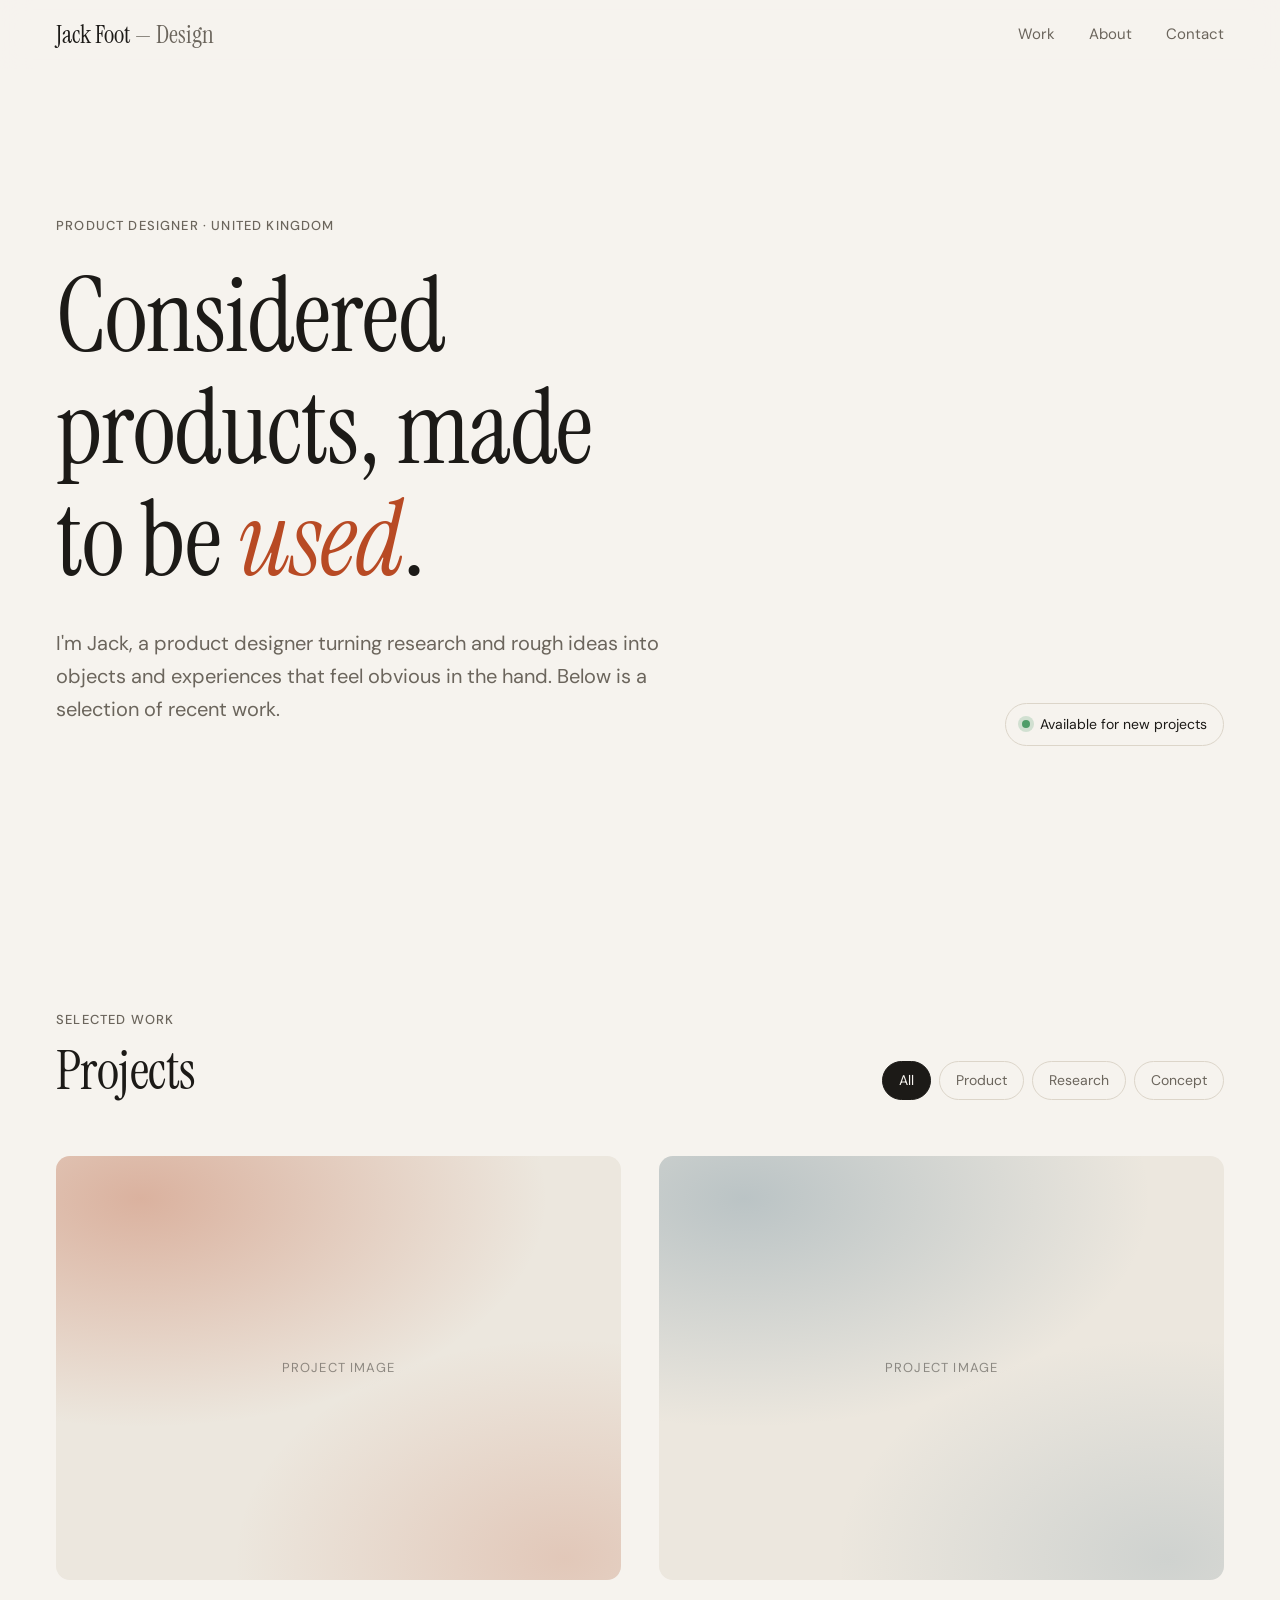
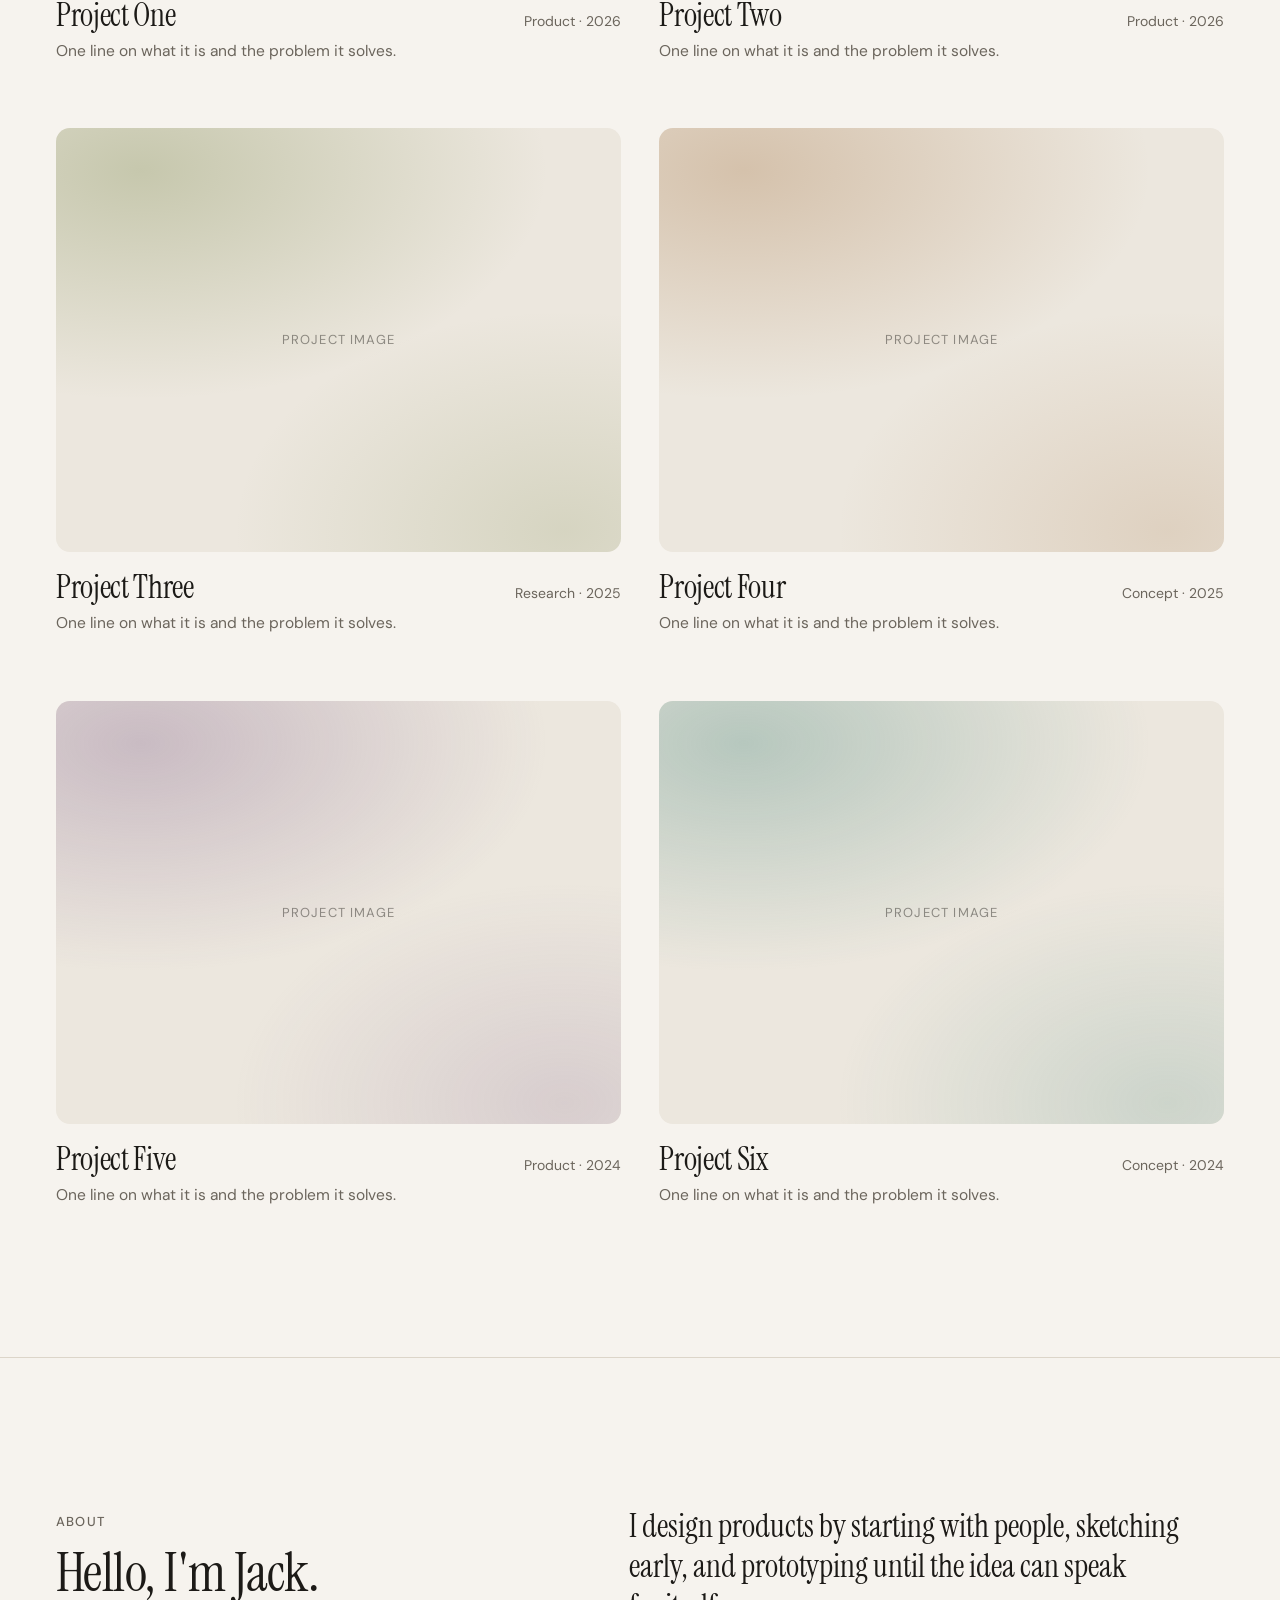
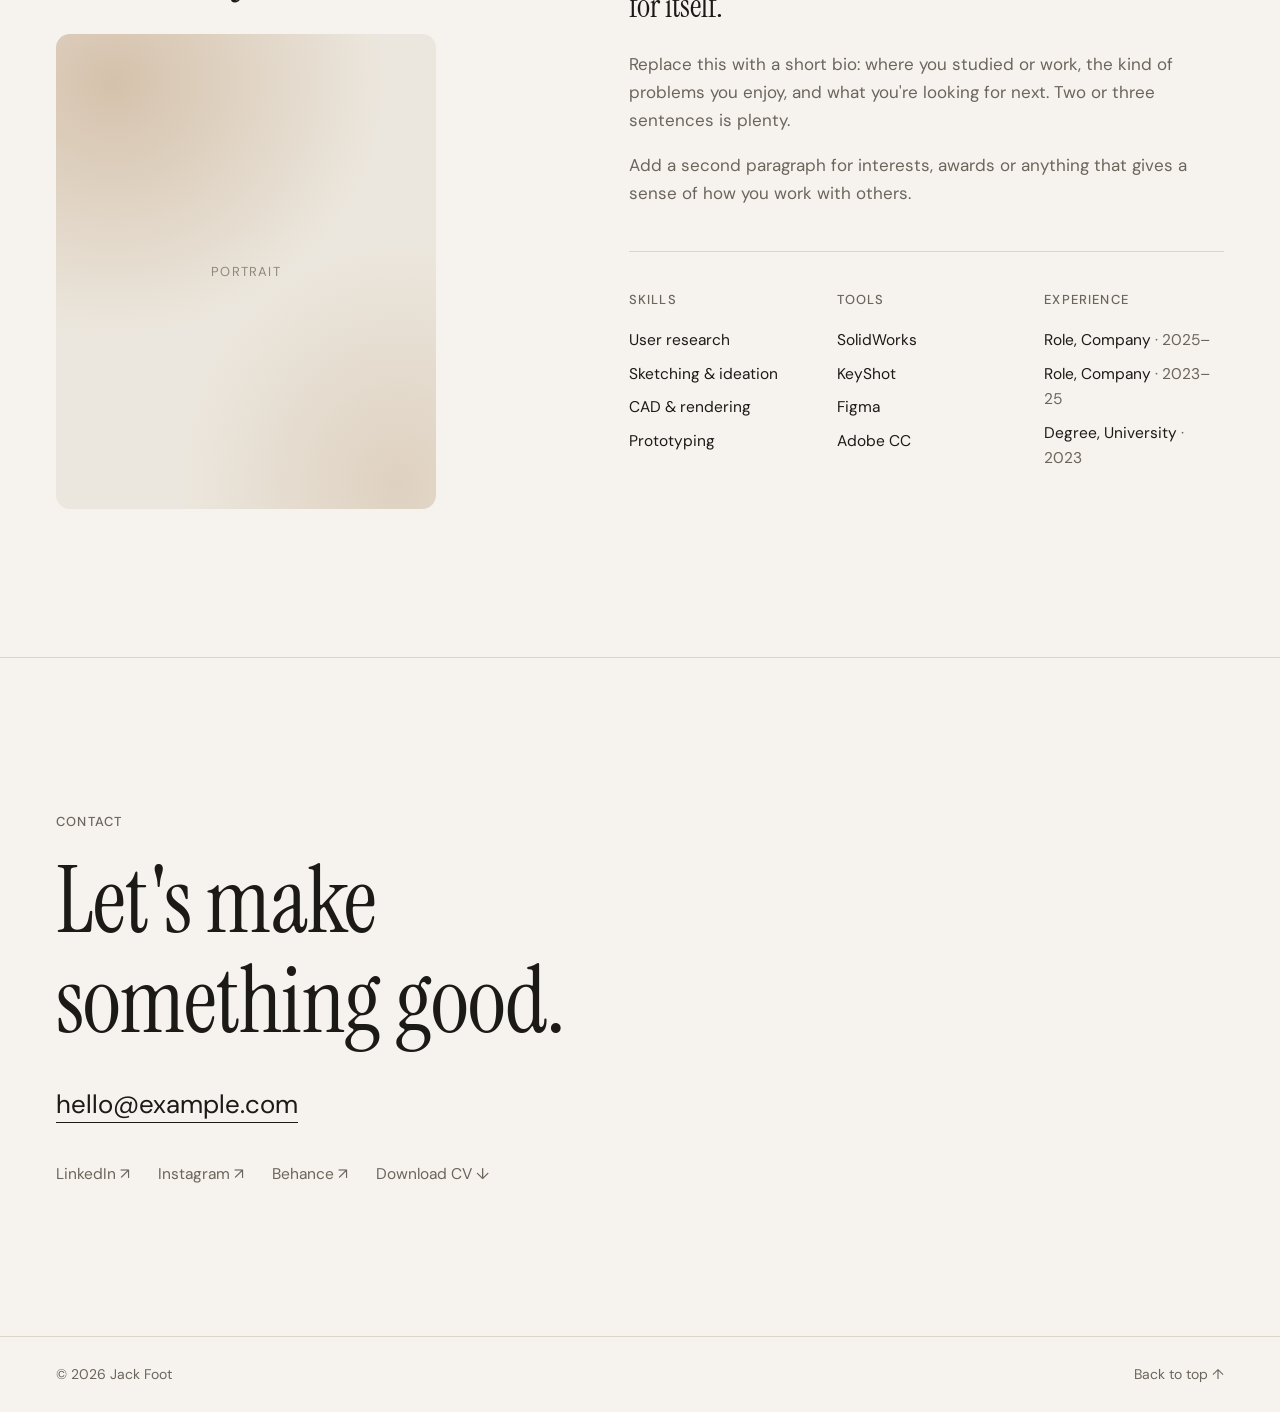
==== index.html @ e4dfe3a7 "Add product design portfolio template Static home page (hero, filterable project grid, about, contac" ====
<!doctype html>
<html lang="en">
<head>
  <meta charset="utf-8">
  <meta name="viewport" content="width=device-width, initial-scale=1">
  <title>Jack Foot — Product Design Portfolio</title>
  <meta name="description" content="Portfolio of Jack Foot, a product designer. Selected work, process and contact details.">
  <meta property="og:title" content="Jack Foot — Product Design Portfolio">
  <meta property="og:description" content="Selected product design work by Jack Foot.">
  <meta property="og:type" content="website">
  <meta name="color-scheme" content="light dark">
  <link rel="icon" href="assets/img/favicon.svg" type="image/svg+xml">
  <link rel="preconnect" href="https://fonts.googleapis.com">
  <link rel="preconnect" href="https://fonts.gstatic.com" crossorigin>
  <link href="https://fonts.googleapis.com/css2?family=DM+Sans:opsz,wght@9..40,400;9..40,500&family=Instrument+Serif:ital@0;1&display=swap" rel="stylesheet">
  <link rel="stylesheet" href="assets/css/style.css">
</head>
<body>

  <header class="site-header">
    <div class="wrap">
      <a class="brand" href="./">Jack Foot <span>— Design</span></a>
      <nav class="nav" aria-label="Main">
        <a href="#work">Work</a>
        <a href="#about">About</a>
        <a href="#contact">Contact</a>
      </nav>
    </div>
  </header>

  <main>

    <!-- HERO ─ edit the headline and intro -->
    <section class="hero wrap">
      <span class="label">Product designer · United Kingdom</span>
      <h1>Considered products, made to be <em>used</em>.</h1>
      <div class="hero-foot">
        <p>I'm Jack, a product designer turning research and rough ideas into objects and experiences that feel obvious in the hand. Below is a selection of recent work.</p>
        <span class="status">Available for new projects</span>
      </div>
    </section>

    <!-- WORK ─ one <article class="card"> per project.
         data-category must match a filter button's data-filter (space-separate several).
         Swap each <div class="ph …"> for <img src="assets/img/your-image.jpg" alt="…"> -->
    <section class="section" id="work">
      <div class="wrap">
        <div class="section-head reveal">
          <div>
            <span class="label">Selected work</span>
            <h2>Projects</h2>
          </div>
          <div class="filters" role="group" aria-label="Filter projects">
            <button type="button" data-filter="all" aria-pressed="true">All</button>
            <button type="button" data-filter="product" aria-pressed="false">Product</button>
            <button type="button" data-filter="research" aria-pressed="false">Research</button>
            <button type="button" data-filter="concept" aria-pressed="false">Concept</button>
          </div>
        </div>

        <div class="work-grid">
          <article class="card reveal" data-category="product">
            <a href="projects/project-template.html">
              <div class="card-media"><div class="ph">Project image</div></div>
              <div class="card-body"><h3>Project One</h3><span class="card-meta">Product · 2026</span></div>
              <p>One line on what it is and the problem it solves.</p>
            </a>
          </article>

          <article class="card reveal" data-category="product research">
            <a href="projects/project-template.html">
              <div class="card-media"><div class="ph t2">Project image</div></div>
              <div class="card-body"><h3>Project Two</h3><span class="card-meta">Product · 2026</span></div>
              <p>One line on what it is and the problem it solves.</p>
            </a>
          </article>

          <article class="card reveal" data-category="research">
            <a href="projects/project-template.html">
              <div class="card-media"><div class="ph t3">Project image</div></div>
              <div class="card-body"><h3>Project Three</h3><span class="card-meta">Research · 2025</span></div>
              <p>One line on what it is and the problem it solves.</p>
            </a>
          </article>

          <article class="card reveal" data-category="concept">
            <a href="projects/project-template.html">
              <div class="card-media"><div class="ph t4">Project image</div></div>
              <div class="card-body"><h3>Project Four</h3><span class="card-meta">Concept · 2025</span></div>
              <p>One line on what it is and the problem it solves.</p>
            </a>
          </article>

          <article class="card reveal" data-category="product">
            <a href="projects/project-template.html">
              <div class="card-media"><div class="ph t5">Project image</div></div>
              <div class="card-body"><h3>Project Five</h3><span class="card-meta">Product · 2024</span></div>
              <p>One line on what it is and the problem it solves.</p>
            </a>
          </article>

          <article class="card reveal" data-category="concept">
            <a href="projects/project-template.html">
              <div class="card-media"><div class="ph t6">Project image</div></div>
              <div class="card-body"><h3>Project Six</h3><span class="card-meta">Concept · 2024</span></div>
              <p>One line on what it is and the problem it solves.</p>
            </a>
          </article>
        </div>
      </div>
    </section>

    <!-- ABOUT -->
    <section class="section" id="about">
      <div class="wrap about">
        <div class="reveal">
          <span class="label">About</span>
          <h2>Hello, I'm Jack.</h2>
          <div class="portrait"><div class="ph t4">Portrait</div></div>
        </div>
        <div class="reveal">
          <p class="lead">I design products by starting with people, sketching early, and prototyping until the idea can speak for itself.</p>
          <p>Replace this with a short bio: where you studied or work, the kind of problems you enjoy, and what you're looking for next. Two or three sentences is plenty.</p>
          <p>Add a second paragraph for interests, awards or anything that gives a sense of how you work with others.</p>

          <div class="cols">
            <div>
              <span class="label">Skills</span>
              <ul>
                <li>User research</li>
                <li>Sketching &amp; ideation</li>
                <li>CAD &amp; rendering</li>
                <li>Prototyping</li>
              </ul>
            </div>
            <div>
              <span class="label">Tools</span>
              <ul>
                <li>SolidWorks</li>
                <li>KeyShot</li>
                <li>Figma</li>
                <li>Adobe CC</li>
              </ul>
            </div>
            <div>
              <span class="label">Experience</span>
              <ul>
                <li>Role, Company <small>· 2025–</small></li>
                <li>Role, Company <small>· 2023–25</small></li>
                <li>Degree, University <small>· 2023</small></li>
              </ul>
            </div>
          </div>
        </div>
      </div>
    </section>

    <!-- CONTACT ─ replace the email address and links -->
    <section class="section contact" id="contact">
      <div class="wrap reveal">
        <span class="label">Contact</span>
        <h2>Let's make something good.</h2>
        <a class="link mail" href="mailto:hello@example.com">hello@example.com</a>
        <div class="socials">
          <a href="#">LinkedIn ↗</a>
          <a href="#">Instagram ↗</a>
          <a href="#">Behance ↗</a>
          <a href="#">Download CV ↓</a>
        </div>
      </div>
    </section>

  </main>

  <footer class="site-footer">
    <div class="wrap">
      <span>© <span data-year>2026</span> Jack Foot</span>
      <a href="#top" onclick="window.scrollTo({top:0});return false;">Back to top ↑</a>
    </div>
  </footer>

  <script src="assets/js/main.js"></script>
</body>
</html>
---- assets/css/style.css ----
/* ==========================================================================
   Jack Foot — Design Portfolio
   1. Tokens   2. Base   3. Layout   4. Header   5. Hero   6. Work grid
   7. About    8. Contact / footer   9. Case study   10. Motion
   ========================================================================== */

/* 1. Tokens — change colours and fonts here ------------------------------- */
:root {
  --bg: #f6f3ee;
  --surface: #ece7de;
  --ink: #1c1a17;
  --muted: #6b655c;
  --line: #dcd5c9;
  --accent: #b84a24;

  --font-display: "Instrument Serif", "Iowan Old Style", Georgia, serif;
  --font-body: "DM Sans", system-ui, -apple-system, "Segoe UI", sans-serif;

  --max: 1180px;
  --gutter: clamp(20px, 5vw, 56px);
  --radius: 14px;
  --space-section: clamp(72px, 12vw, 148px);
}

@media (prefers-color-scheme: dark) {
  :root {
    --bg: #141311;
    --surface: #1e1c19;
    --ink: #ece7df;
    --muted: #9c958a;
    --line: #2f2c27;
    --accent: #e58a63;
  }
}

/* 2. Base ----------------------------------------------------------------- */
*, *::before, *::after { box-sizing: border-box; }

html { scroll-behavior: smooth; -webkit-text-size-adjust: 100%; }

body {
  margin: 0;
  background: var(--bg);
  color: var(--ink);
  font-family: var(--font-body);
  font-size: 17px;
  line-height: 1.65;
  -webkit-font-smoothing: antialiased;
}

img { display: block; max-width: 100%; height: auto; }

a { color: inherit; text-decoration: none; }
a:focus-visible, button:focus-visible {
  outline: 2px solid var(--accent);
  outline-offset: 4px;
  border-radius: 4px;
}

h1, h2, h3 {
  font-family: var(--font-display);
  font-weight: 400;
  line-height: 1.08;
  letter-spacing: -0.01em;
  margin: 0;
  text-wrap: balance;
}

p { margin: 0 0 1em; max-width: 62ch; text-wrap: pretty; }
p:last-child { margin-bottom: 0; }

::selection { background: var(--accent); color: var(--bg); }

/* 3. Layout --------------------------------------------------------------- */
.wrap {
  width: 100%;
  max-width: calc(var(--max) + var(--gutter) * 2);
  margin-inline: auto;
  padding-inline: var(--gutter);
}

.section { padding-block: var(--space-section); }
.section + .section { border-top: 1px solid var(--line); }

.label {
  font-size: 13px;
  font-weight: 500;
  letter-spacing: 0.09em;
  text-transform: uppercase;
  color: var(--muted);
}

.section-head {
  display: flex;
  flex-wrap: wrap;
  align-items: end;
  justify-content: space-between;
  gap: 20px 40px;
  margin-bottom: clamp(32px, 5vw, 56px);
}
.section-head h2 { font-size: clamp(34px, 5vw, 54px); margin-top: 10px; }

.link {
  background: linear-gradient(currentColor, currentColor) 0 100% / 100% 1px no-repeat;
  padding-bottom: 2px;
  transition: color 0.2s;
}
.link:hover { color: var(--accent); }

/* 4. Header --------------------------------------------------------------- */
.site-header {
  position: sticky;
  top: 0;
  z-index: 10;
  background: color-mix(in srgb, var(--bg) 86%, transparent);
  backdrop-filter: blur(14px);
  -webkit-backdrop-filter: blur(14px);
  border-bottom: 1px solid transparent;
  transition: border-color 0.3s;
}
.site-header.is-scrolled { border-bottom-color: var(--line); }

.site-header .wrap {
  display: flex;
  align-items: center;
  justify-content: space-between;
  gap: 16px;
  height: 68px;
}

.brand { font-family: var(--font-display); font-size: 25px; line-height: 1; white-space: nowrap; }
.brand span { color: var(--muted); }

.nav { display: flex; gap: clamp(16px, 3vw, 34px); font-size: 15px; }
.nav a { color: var(--muted); transition: color 0.2s; padding-block: 8px; }
.nav a:hover, .nav a[aria-current="page"] { color: var(--ink); }

@media (max-width: 420px) { .brand span { display: none; } }

/* 5. Hero ----------------------------------------------------------------- */
.hero { padding-block: clamp(64px, 11vw, 150px) clamp(56px, 9vw, 110px); }

.hero h1 { font-size: clamp(44px, 8.4vw, 104px); max-width: 15ch; margin-block: 22px 30px; }
.hero h1 em { font-style: italic; color: var(--accent); }

.hero-foot {
  display: flex;
  flex-wrap: wrap;
  justify-content: space-between;
  align-items: end;
  gap: 24px 48px;
}
.hero-foot p { color: var(--muted); font-size: clamp(17px, 1.6vw, 20px); max-width: 46ch; }

.status {
  display: inline-flex;
  align-items: center;
  gap: 10px;
  font-size: 14px;
  padding: 9px 16px;
  border: 1px solid var(--line);
  border-radius: 999px;
  white-space: nowrap;
}
.status::before {
  content: "";
  width: 8px; height: 8px;
  border-radius: 50%;
  background: #4f9d69;
  box-shadow: 0 0 0 4px color-mix(in srgb, #4f9d69 22%, transparent);
}

/* 6. Work grid ------------------------------------------------------------ */
.filters { display: flex; flex-wrap: wrap; gap: 8px; }
.filters button {
  font: inherit;
  font-size: 14px;
  color: var(--muted);
  background: none;
  border: 1px solid var(--line);
  border-radius: 999px;
  padding: 7px 16px;
  cursor: pointer;
  transition: color 0.2s, background 0.2s, border-color 0.2s;
}
.filters button:hover { color: var(--ink); border-color: var(--muted); }
.filters button[aria-pressed="true"] { background: var(--ink); border-color: var(--ink); color: var(--bg); }

.work-grid {
  display: grid;
  grid-template-columns: repeat(2, minmax(0, 1fr));
  gap: clamp(36px, 5vw, 64px) clamp(20px, 3vw, 40px);
}
@media (max-width: 720px) { .work-grid { grid-template-columns: 1fr; } }

.card[hidden] { display: none; }
.card a { display: block; }

.card-media {
  aspect-ratio: 4 / 3;
  border-radius: var(--radius);
  overflow: hidden;
  background: var(--surface);
}
.card-media > * {
  width: 100%; height: 100%;
  object-fit: cover;
  transition: transform 0.7s cubic-bezier(0.2, 0.7, 0.2, 1);
}
.card a:hover .card-media > * { transform: scale(1.035); }

.card-body {
  display: flex;
  justify-content: space-between;
  align-items: baseline;
  gap: 16px;
  margin-top: 18px;
}
.card h3 { font-size: clamp(26px, 2.6vw, 32px); }
.card-meta { color: var(--muted); font-size: 14px; white-space: nowrap; }
.card p { color: var(--muted); font-size: 15.5px; margin-top: 6px; }

/* Placeholder artwork — delete once real images are in place */
.ph {
  display: grid;
  place-items: center;
  color: color-mix(in srgb, var(--ink) 45%, transparent);
  font-size: 13px;
  letter-spacing: 0.09em;
  text-transform: uppercase;
  background:
    radial-gradient(120% 90% at 15% 10%, color-mix(in srgb, var(--tint, var(--accent)) 34%, transparent), transparent 60%),
    radial-gradient(90% 80% at 90% 95%, color-mix(in srgb, var(--tint, var(--accent)) 20%, transparent), transparent 65%),
    var(--surface);
}
.ph.t2 { --tint: #5b7f95; }
.ph.t3 { --tint: #7d8a4e; }
.ph.t4 { --tint: #a8794a; }
.ph.t5 { --tint: #86678f; }
.ph.t6 { --tint: #4f8a80; }

/* 7. About ---------------------------------------------------------------- */
.about {
  display: grid;
  grid-template-columns: minmax(0, 5fr) minmax(0, 6fr);
  gap: clamp(32px, 6vw, 96px);
  align-items: start;
}
@media (max-width: 820px) { .about { grid-template-columns: 1fr; } }

.about h2 { font-size: clamp(34px, 5vw, 54px); margin-top: 10px; }
.about .lead { font-family: var(--font-display); font-size: clamp(24px, 2.8vw, 32px); line-height: 1.25; margin-bottom: 24px; }
.about p { color: var(--muted); }
.about p.lead { color: var(--ink); }

.portrait { aspect-ratio: 4 / 5; border-radius: var(--radius); overflow: hidden; margin-top: 32px; max-width: 380px; }
.portrait > * { width: 100%; height: 100%; object-fit: cover; }

.cols {
  display: grid;
  grid-template-columns: repeat(auto-fit, minmax(170px, 1fr));
  gap: 28px;
  margin-top: 44px;
  padding-top: 32px;
  border-top: 1px solid var(--line);
}
.cols ul { list-style: none; margin: 12px 0 0; padding: 0; font-size: 15.5px; }
.cols li { padding-block: 4px; }
.cols li small { color: var(--muted); font-size: inherit; }

/* 8. Contact / footer ----------------------------------------------------- */
.contact h2 { font-size: clamp(40px, 7.4vw, 92px); margin-block: 18px 32px; max-width: 14ch; }
.contact .mail { font-size: clamp(19px, 2.4vw, 26px); }
.socials { display: flex; flex-wrap: wrap; gap: 12px 28px; margin-top: 36px; color: var(--muted); font-size: 15.5px; }
.socials a:hover { color: var(--ink); }

.site-footer { border-top: 1px solid var(--line); color: var(--muted); font-size: 14px; }
.site-footer .wrap { display: flex; flex-wrap: wrap; justify-content: space-between; gap: 8px 24px; padding-block: 26px; }

/* 9. Case study ----------------------------------------------------------- */
.back { display: inline-block; color: var(--muted); font-size: 15px; margin-bottom: 30px; }
.back:hover { color: var(--ink); }

.case-hero { padding-block: clamp(44px, 7vw, 88px) clamp(32px, 5vw, 56px); }
.case-hero h1 { font-size: clamp(44px, 7.4vw, 92px); margin-block: 14px 22px; max-width: 16ch; }
.case-hero .summary { font-size: clamp(18px, 1.9vw, 22px); color: var(--muted); max-width: 54ch; }

.facts {
  display: grid;
  grid-template-columns: repeat(auto-fit, minmax(150px, 1fr));
  gap: 22px 28px;
  margin: clamp(36px, 5vw, 56px) 0 0;
  padding-top: 26px;
  border-top: 1px solid var(--line);
}
.facts dt { font-size: 13px; letter-spacing: 0.09em; text-transform: uppercase; color: var(--muted); }
.facts dd { margin: 6px 0 0; }

.figure { margin: 0; }
.figure > :first-child { width: 100%; border-radius: var(--radius); aspect-ratio: 16 / 9; object-fit: cover; }
.figure.tall > :first-child { aspect-ratio: 4 / 5; }
.figure figcaption { color: var(--muted); font-size: 14px; margin-top: 12px; }

.figure-pair { display: grid; grid-template-columns: repeat(2, minmax(0, 1fr)); gap: clamp(16px, 3vw, 32px); }
@media (max-width: 640px) { .figure-pair { grid-template-columns: 1fr; } }

.block {
  display: grid;
  grid-template-columns: minmax(0, 1fr) minmax(0, 2.4fr);
  gap: 16px clamp(24px, 6vw, 80px);
  padding-block: clamp(48px, 7vw, 88px);
}
@media (max-width: 760px) { .block { grid-template-columns: 1fr; } }
.block h2 { font-size: clamp(30px, 3.6vw, 42px); }
.block .label { display: block; margin-bottom: 8px; }
.block ul { padding-left: 1.1em; margin: 0 0 1em; max-width: 60ch; }
.block li { padding-block: 3px; }

.media { padding-bottom: clamp(16px, 3vw, 32px); display: grid; gap: clamp(16px, 3vw, 32px); }

.stats {
  display: grid;
  grid-template-columns: repeat(auto-fit, minmax(160px, 1fr));
  gap: 28px;
  margin-top: 36px;
}
.stats strong { display: block; font-family: var(--font-display); font-weight: 400; font-size: clamp(44px, 5.4vw, 64px); line-height: 1; color: var(--accent); }
.stats span { display: block; color: var(--muted); font-size: 15px; margin-top: 8px; }

.next { border-top: 1px solid var(--line); padding-block: clamp(56px, 9vw, 110px); }
.next a { display: block; }
.next h2 { font-size: clamp(40px, 7.4vw, 92px); margin-top: 12px; transition: color 0.2s; }
.next a:hover h2 { color: var(--accent); }

/* 10. Motion -------------------------------------------------------------- */
@media (prefers-reduced-motion: no-preference) {
  .js .reveal { opacity: 0; transform: translateY(18px); transition: opacity 0.8s ease, transform 0.8s cubic-bezier(0.2, 0.7, 0.2, 1); }
  .js .reveal.is-in { opacity: 1; transform: none; }
}
@media (prefers-reduced-motion: reduce) {
  html { scroll-behavior: auto; }
  .card-media > * { transition: none; }
}
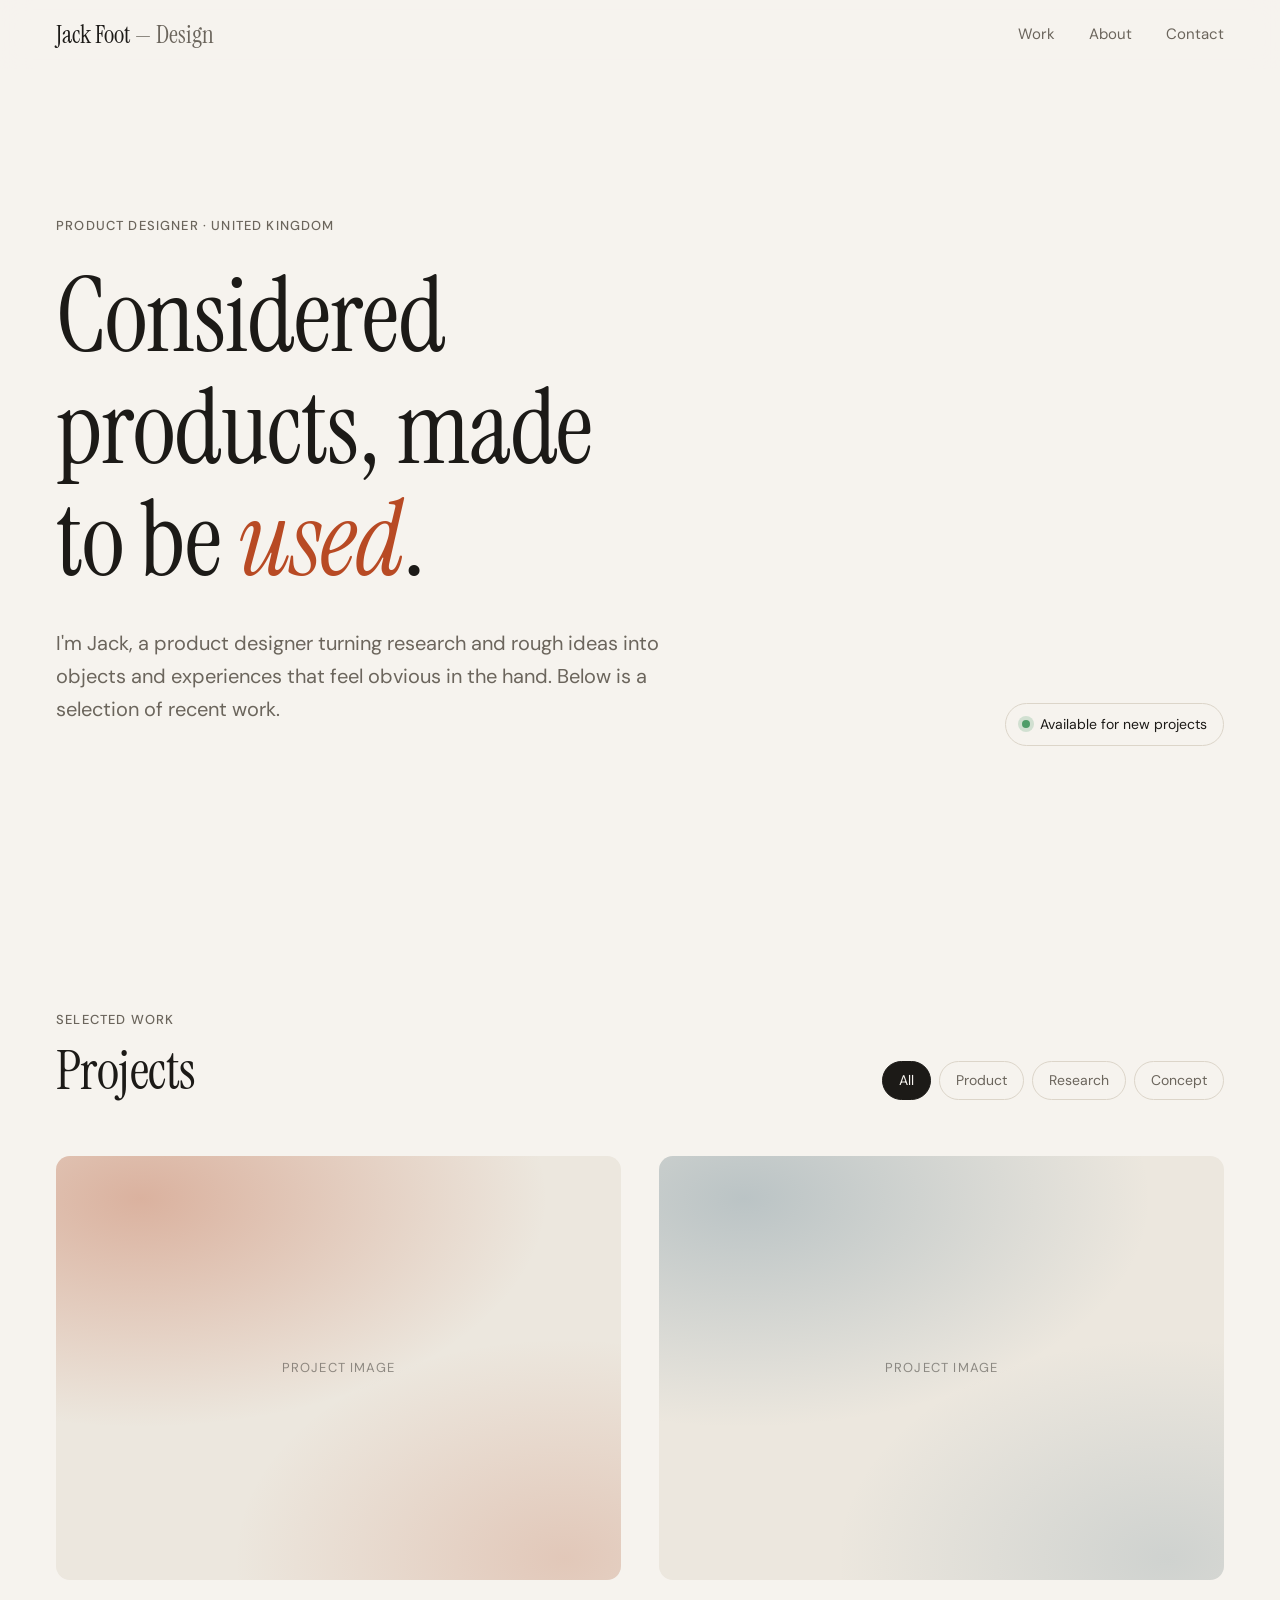
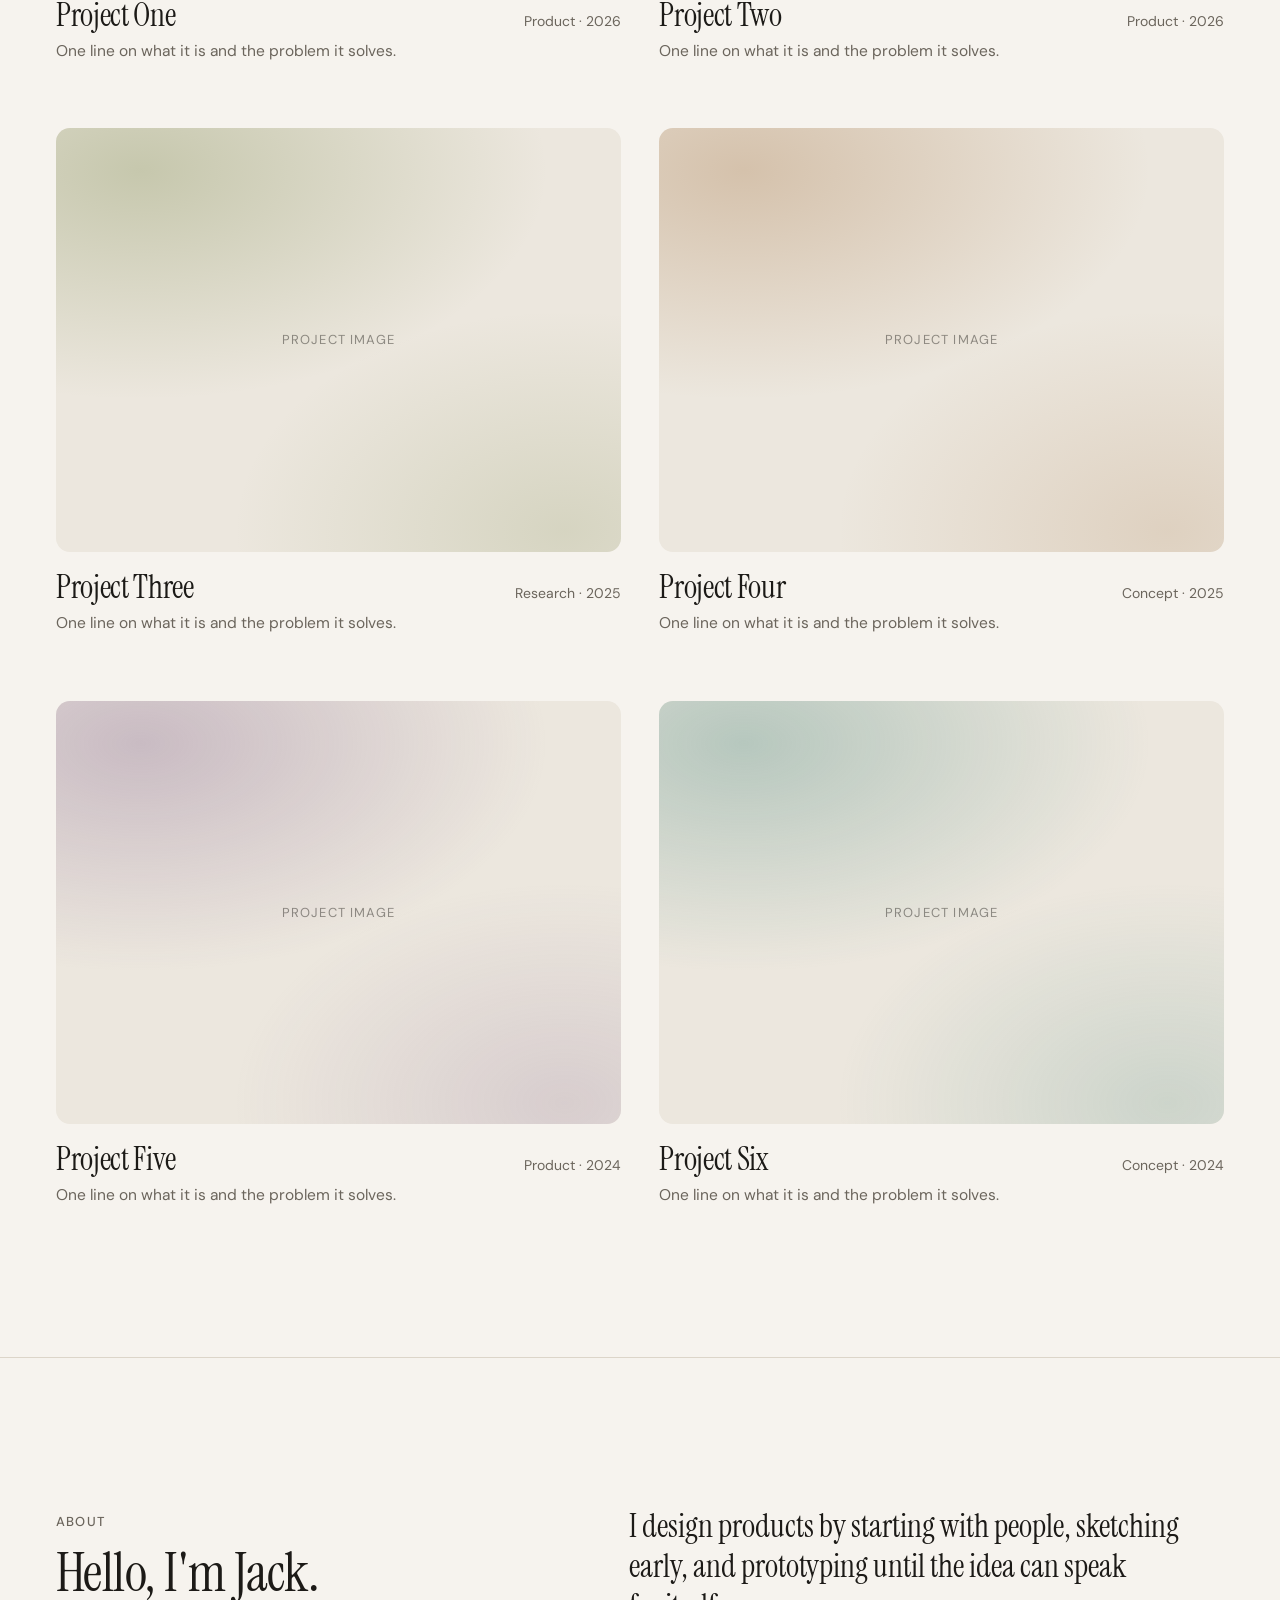
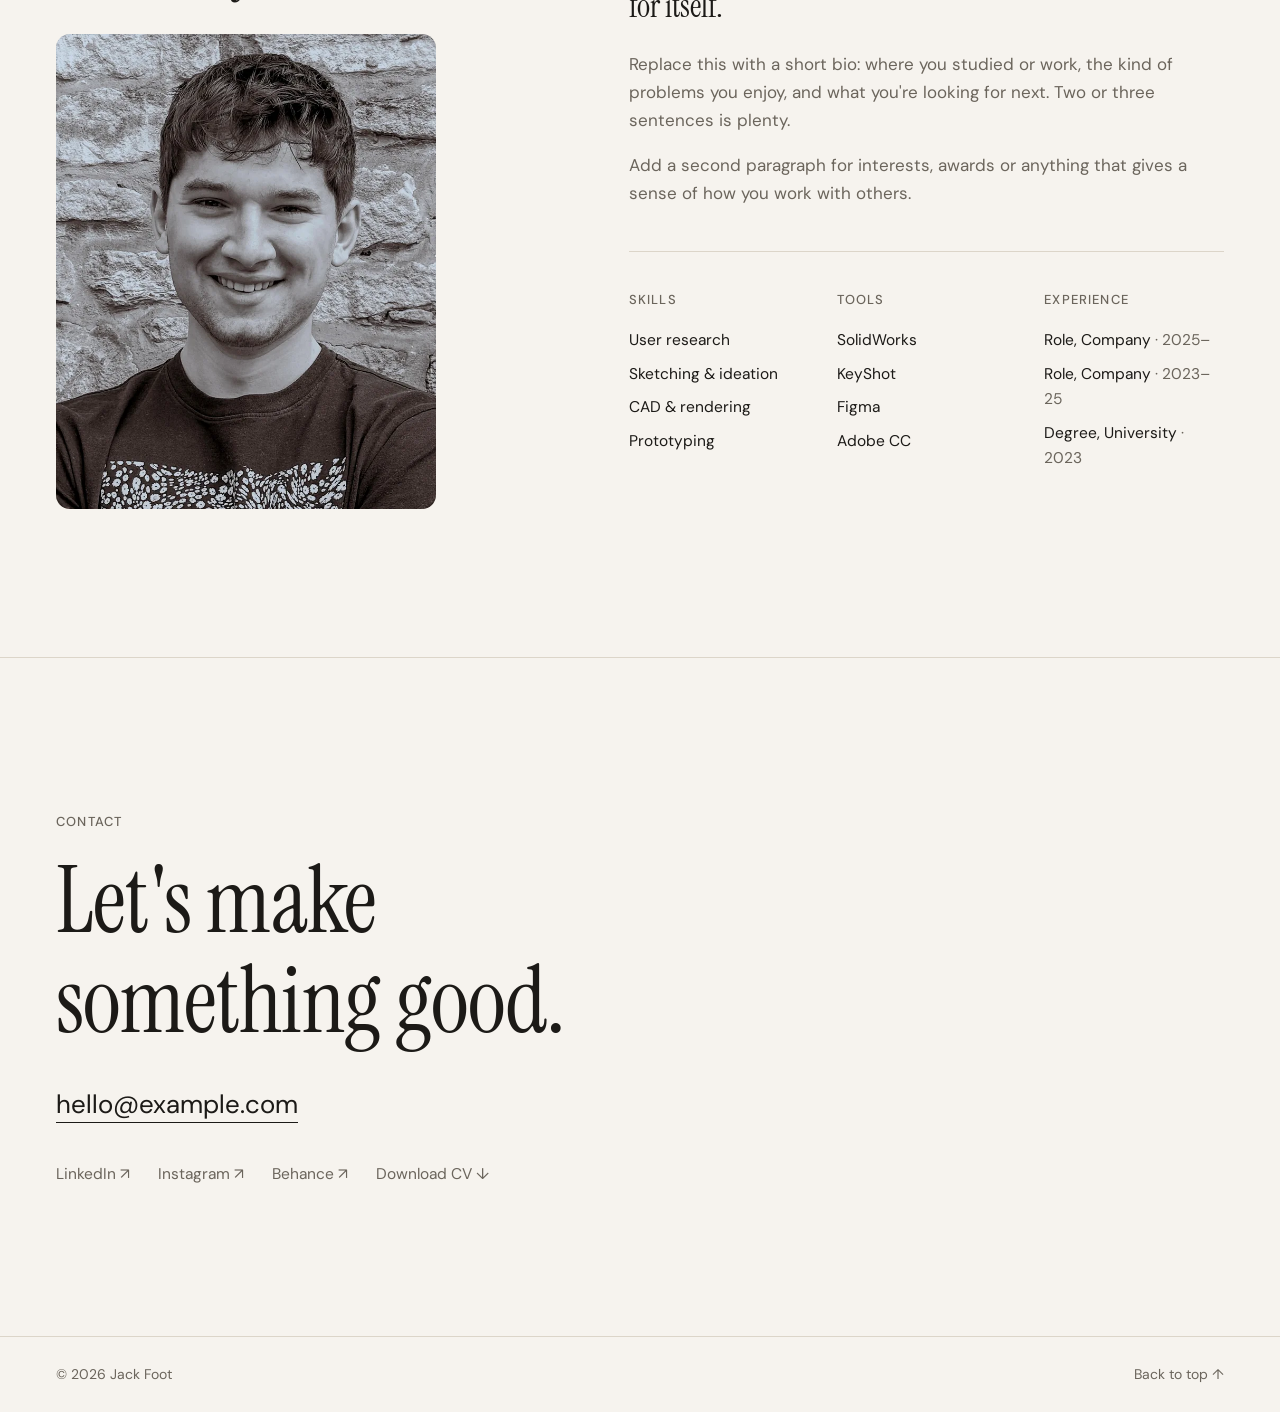
==== commit 6a803d62: "Add profile photo to About section Resized to 900px with WebP and JPG fallback, lazy-loaded.  Co-Aut" ====
--- a/index.html
+++ b/index.html
@@ -116,7 +116,10 @@
         <div class="reveal">
           <span class="label">About</span>
           <h2>Hello, I'm Jack.</h2>
-          <div class="portrait"><div class="ph t4">Portrait</div></div>
+          <picture class="portrait">
+            <source srcset="assets/img/portrait.webp" type="image/webp">
+            <img src="assets/img/portrait.jpg" alt="Portrait of Jack Foot smiling in front of a stone wall" width="900" height="900" loading="lazy" decoding="async">
+          </picture>
         </div>
         <div class="reveal">
           <p class="lead">I design products by starting with people, sketching early, and prototyping until the idea can speak for itself.</p>
--- a/assets/css/style.css
+++ b/assets/css/style.css
@@ -253,8 +253,9 @@
 .about p { color: var(--muted); }
 .about p.lead { color: var(--ink); }
 
-.portrait { aspect-ratio: 4 / 5; border-radius: var(--radius); overflow: hidden; margin-top: 32px; max-width: 380px; }
+.portrait { display: block; aspect-ratio: 4 / 5; border-radius: var(--radius); overflow: hidden; margin-top: 32px; max-width: 380px; background: var(--surface); }
 .portrait > * { width: 100%; height: 100%; object-fit: cover; }
+.portrait img { object-position: 50% 30%; }
 
 .cols {
   display: grid;
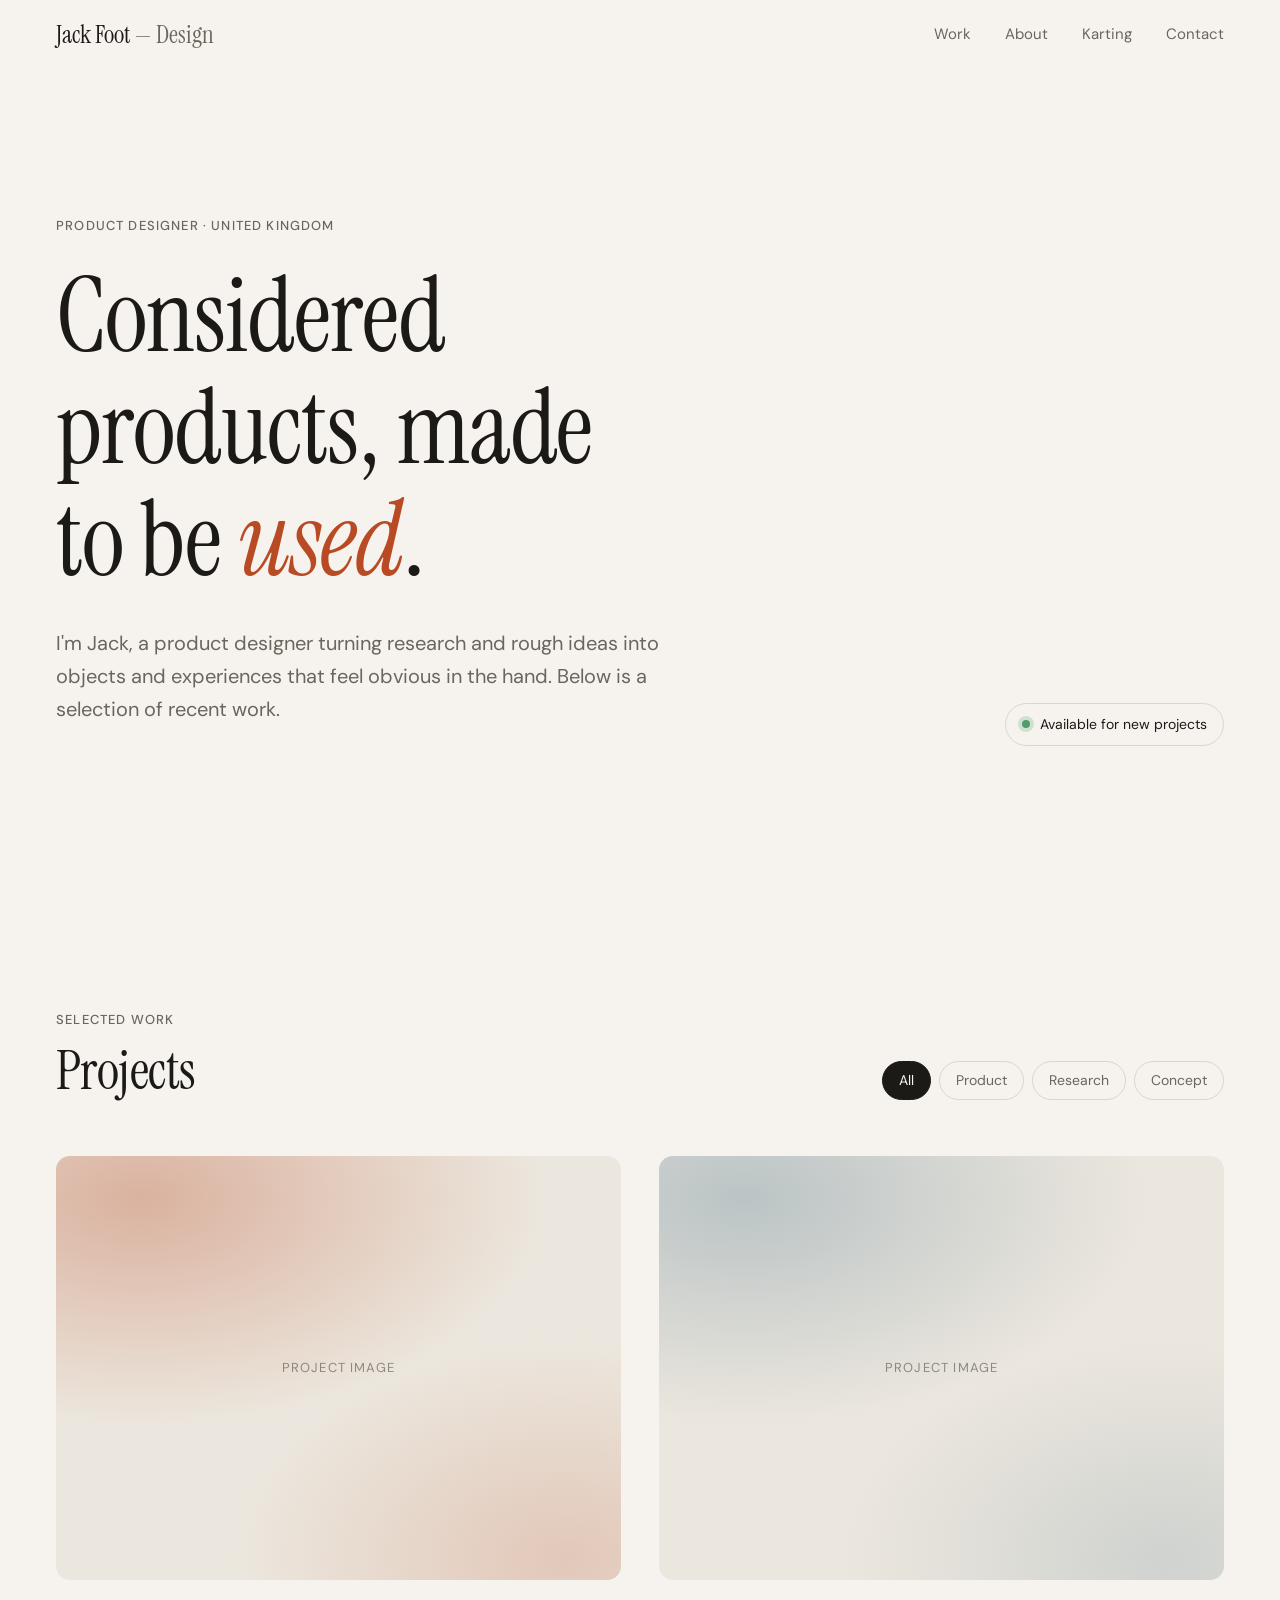
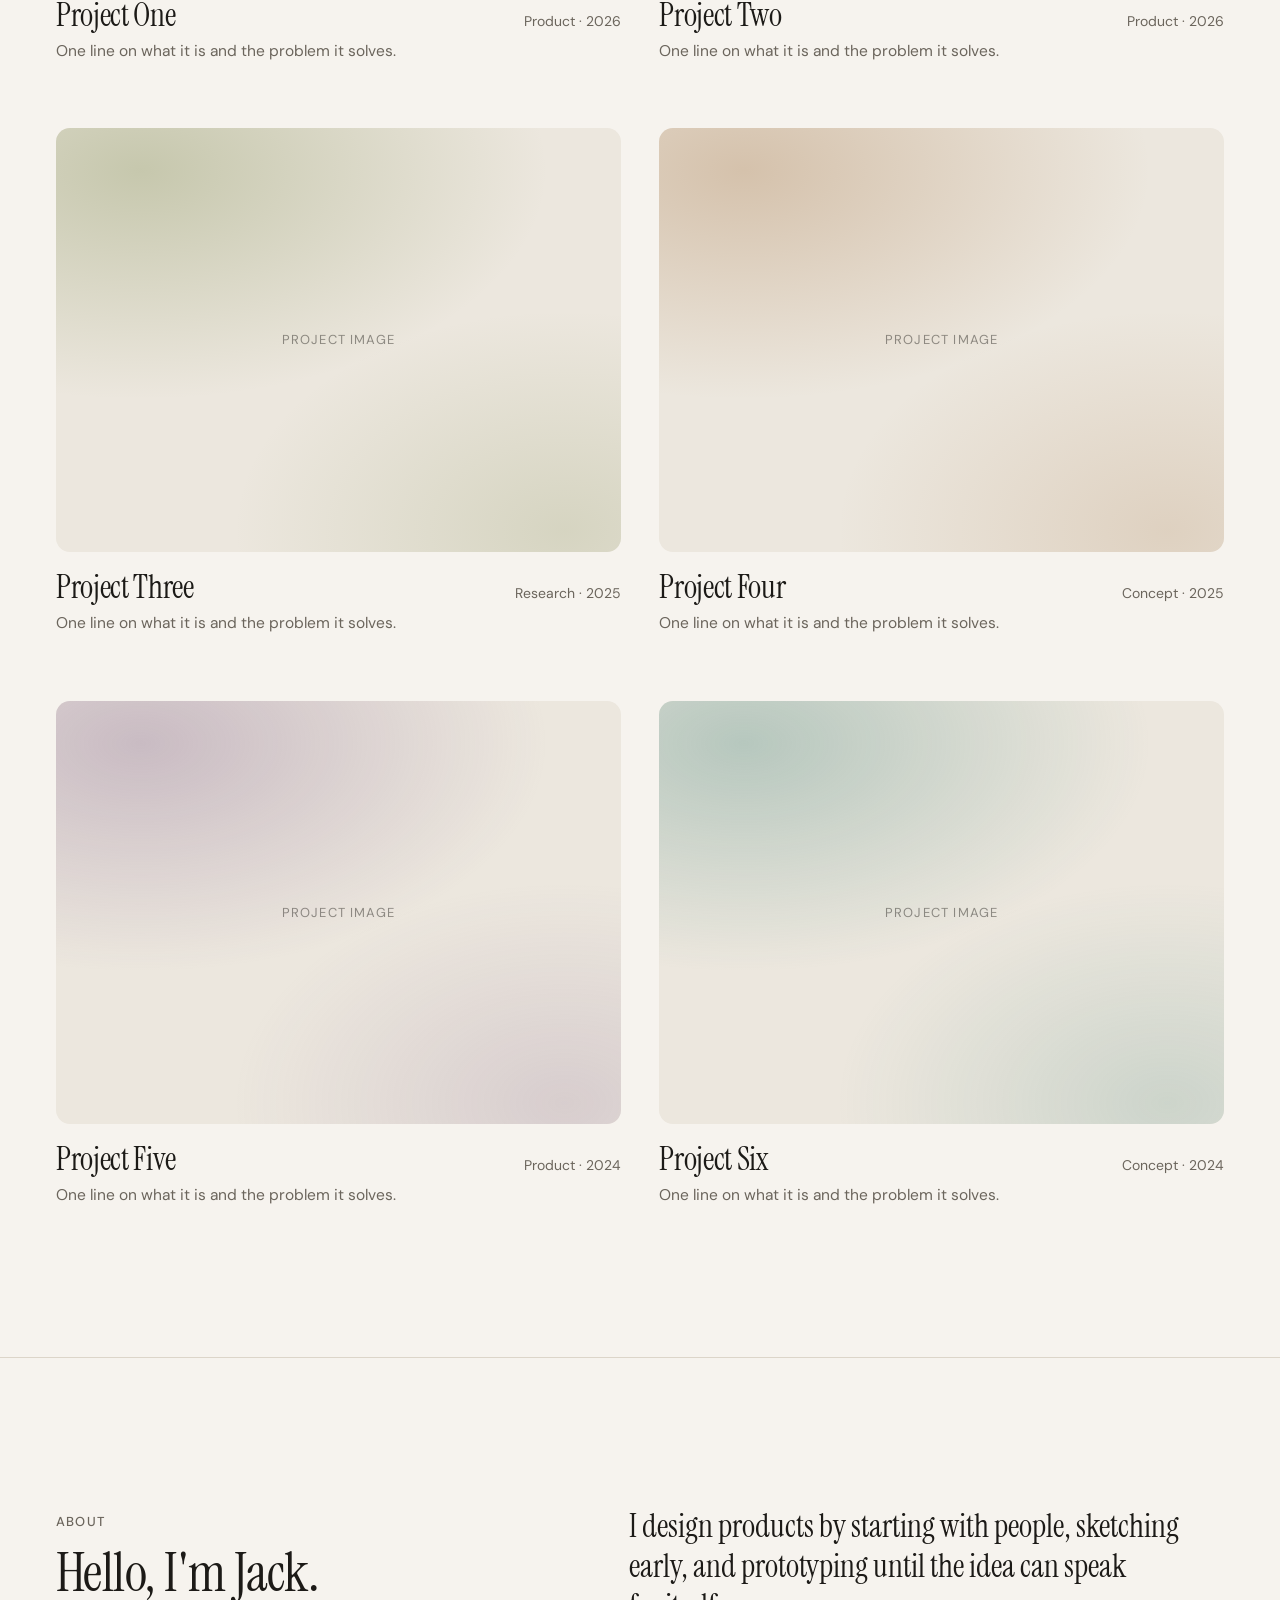
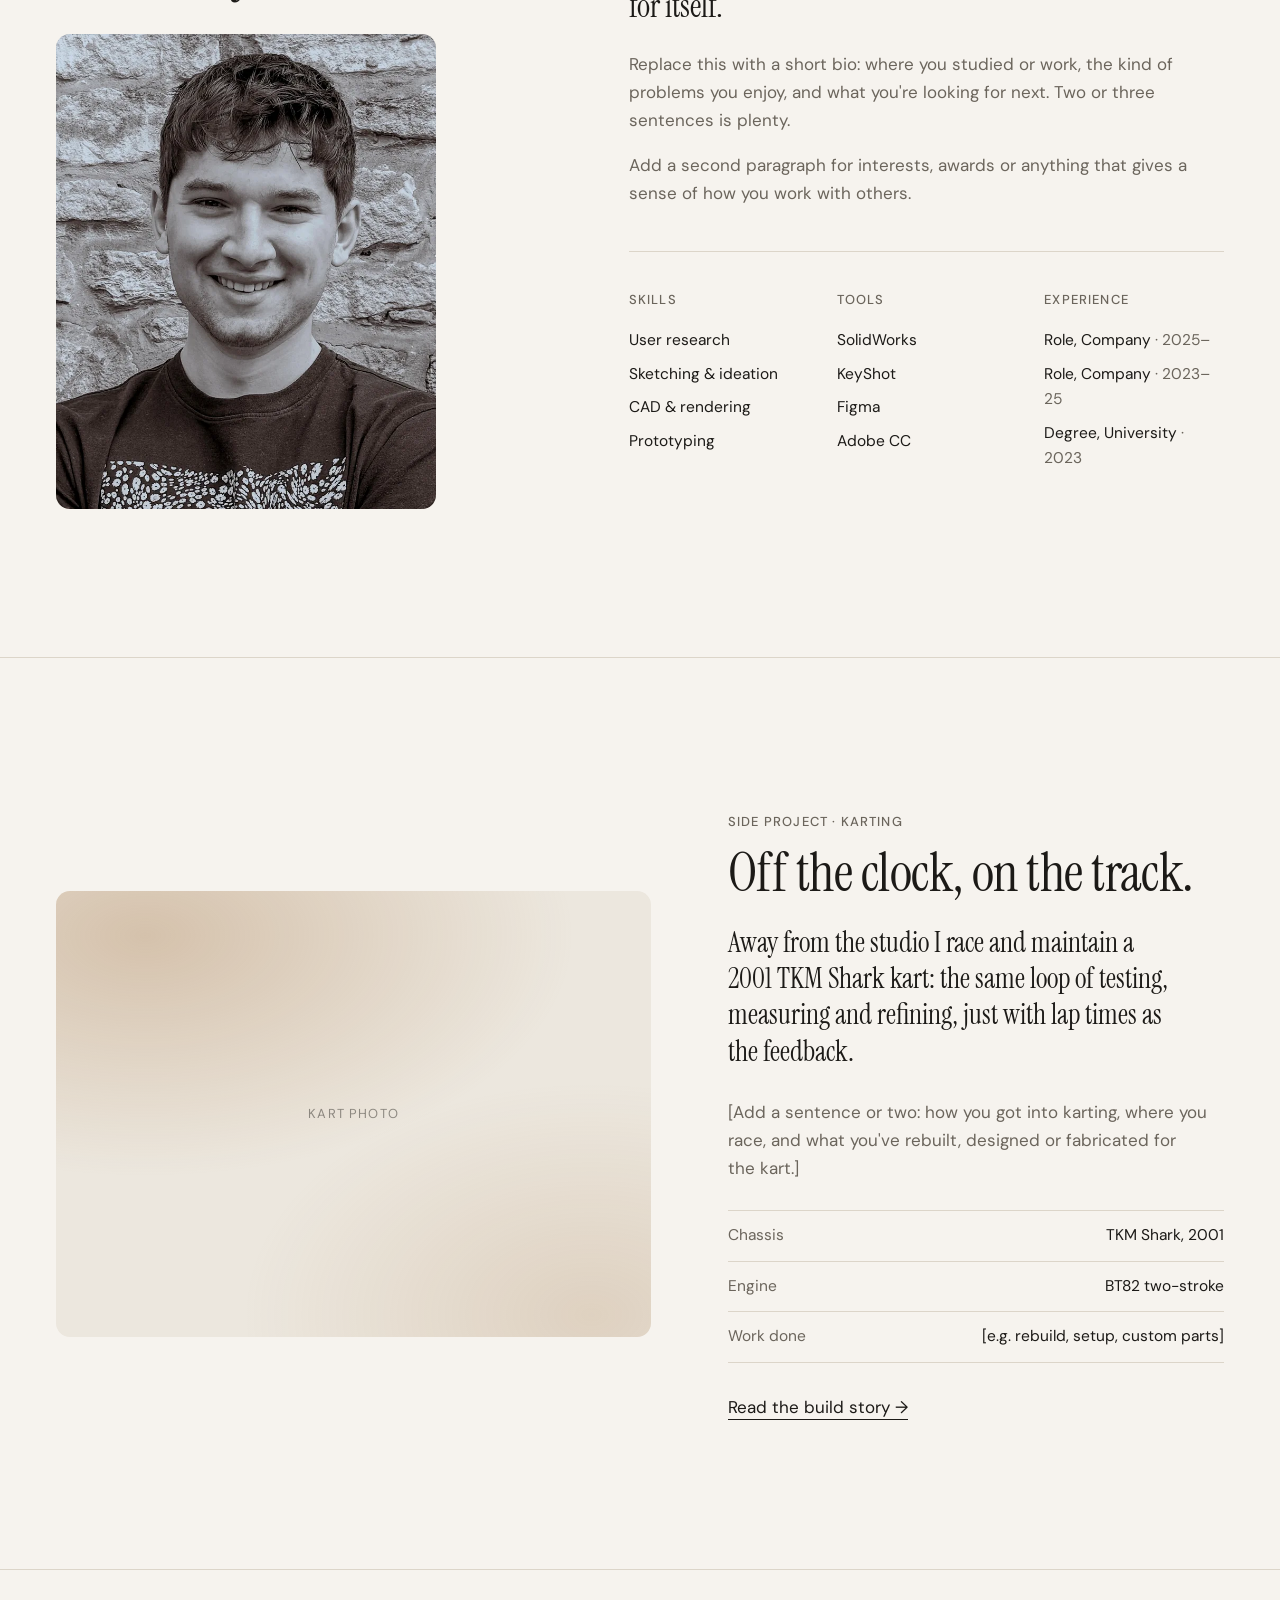
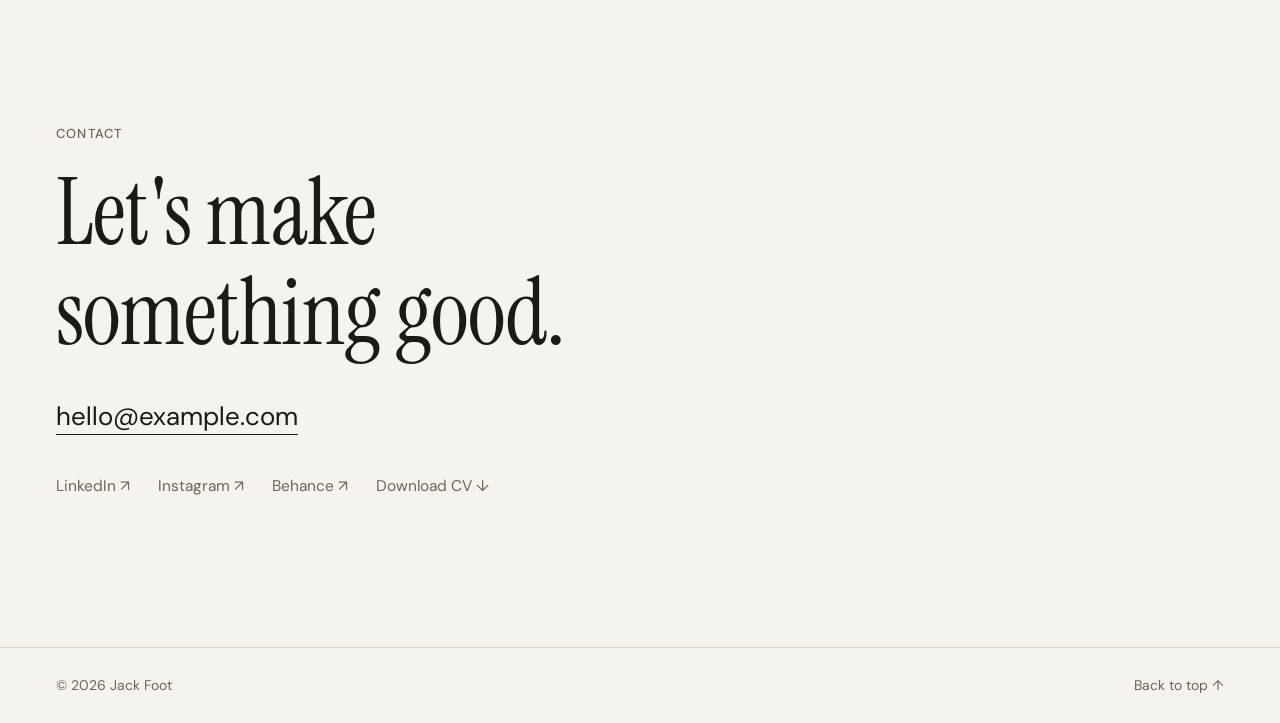
==== commit f2845032: "Add karting side project section and page Home section with kart specs (2001 TKM Shark, BT82 two-str" ====
--- a/index.html
+++ b/index.html
@@ -23,6 +23,7 @@
       <nav class="nav" aria-label="Main">
         <a href="#work">Work</a>
         <a href="#about">About</a>
+        <a href="#karting">Karting</a>
         <a href="#contact">Contact</a>
       </nav>
     </div>
@@ -158,6 +159,27 @@
       </div>
     </section>
 
+    <!-- SIDE PROJECT ─ karting. Swap the placeholder for <img src="assets/img/kart.jpg" alt="…"> -->
+    <section class="section" id="karting">
+      <div class="wrap side">
+        <div class="side-media reveal">
+          <div class="ph t4">Kart photo</div>
+        </div>
+        <div class="reveal">
+          <span class="label">Side project · Karting</span>
+          <h2>Off the clock, on the track.</h2>
+          <p class="lead">Away from the studio I race and maintain a 2001 TKM Shark kart: the same loop of testing, measuring and refining, just with lap times as the feedback.</p>
+          <p>[Add a sentence or two: how you got into karting, where you race, and what you've rebuilt, designed or fabricated for the kart.]</p>
+          <dl class="spec">
+            <div><dt>Chassis</dt><dd>TKM Shark, 2001</dd></div>
+            <div><dt>Engine</dt><dd>BT82 two-stroke</dd></div>
+            <div><dt>Work done</dt><dd>[e.g. rebuild, setup, custom parts]</dd></div>
+          </dl>
+          <a class="link" href="projects/karting.html">Read the build story →</a>
+        </div>
+      </div>
+    </section>
+
     <!-- CONTACT ─ replace the email address and links -->
     <section class="section contact" id="contact">
       <div class="wrap reveal">
--- a/assets/css/style.css
+++ b/assets/css/style.css
@@ -136,6 +136,10 @@
 .nav a:hover, .nav a[aria-current="page"] { color: var(--ink); }
 
 @media (max-width: 420px) { .brand span { display: none; } }
+@media (max-width: 380px) {
+  .brand { font-size: 22px; }
+  .nav { gap: 12px; font-size: 14px; }
+}
 
 /* 5. Hero ----------------------------------------------------------------- */
 .hero { padding-block: clamp(64px, 11vw, 150px) clamp(56px, 9vw, 110px); }
@@ -269,6 +273,28 @@
 .cols li { padding-block: 4px; }
 .cols li small { color: var(--muted); font-size: inherit; }
 
+/* 7b. Side project (karting) --------------------------------------------- */
+.side {
+  display: grid;
+  grid-template-columns: minmax(0, 6fr) minmax(0, 5fr);
+  gap: clamp(32px, 6vw, 96px);
+  align-items: center;
+}
+@media (max-width: 820px) { .side { grid-template-columns: 1fr; } }
+
+.side-media { aspect-ratio: 4 / 3; border-radius: var(--radius); overflow: hidden; }
+.side-media > * { width: 100%; height: 100%; object-fit: cover; }
+
+.side h2 { font-size: clamp(34px, 5vw, 54px); margin-block: 10px 22px; }
+.side .lead { font-family: var(--font-display); font-size: clamp(22px, 2.4vw, 28px); line-height: 1.3; }
+.side p { color: var(--muted); }
+.side p.lead { color: var(--ink); }
+
+.spec { margin: 28px 0 30px; border-top: 1px solid var(--line); }
+.spec div { display: flex; justify-content: space-between; gap: 20px; padding-block: 12px; border-bottom: 1px solid var(--line); font-size: 15.5px; }
+.spec dt { color: var(--muted); }
+.spec dd { margin: 0; text-align: right; }
+
 /* 8. Contact / footer ----------------------------------------------------- */
 .contact h2 { font-size: clamp(40px, 7.4vw, 92px); margin-block: 18px 32px; max-width: 14ch; }
 .contact .mail { font-size: clamp(19px, 2.4vw, 26px); }
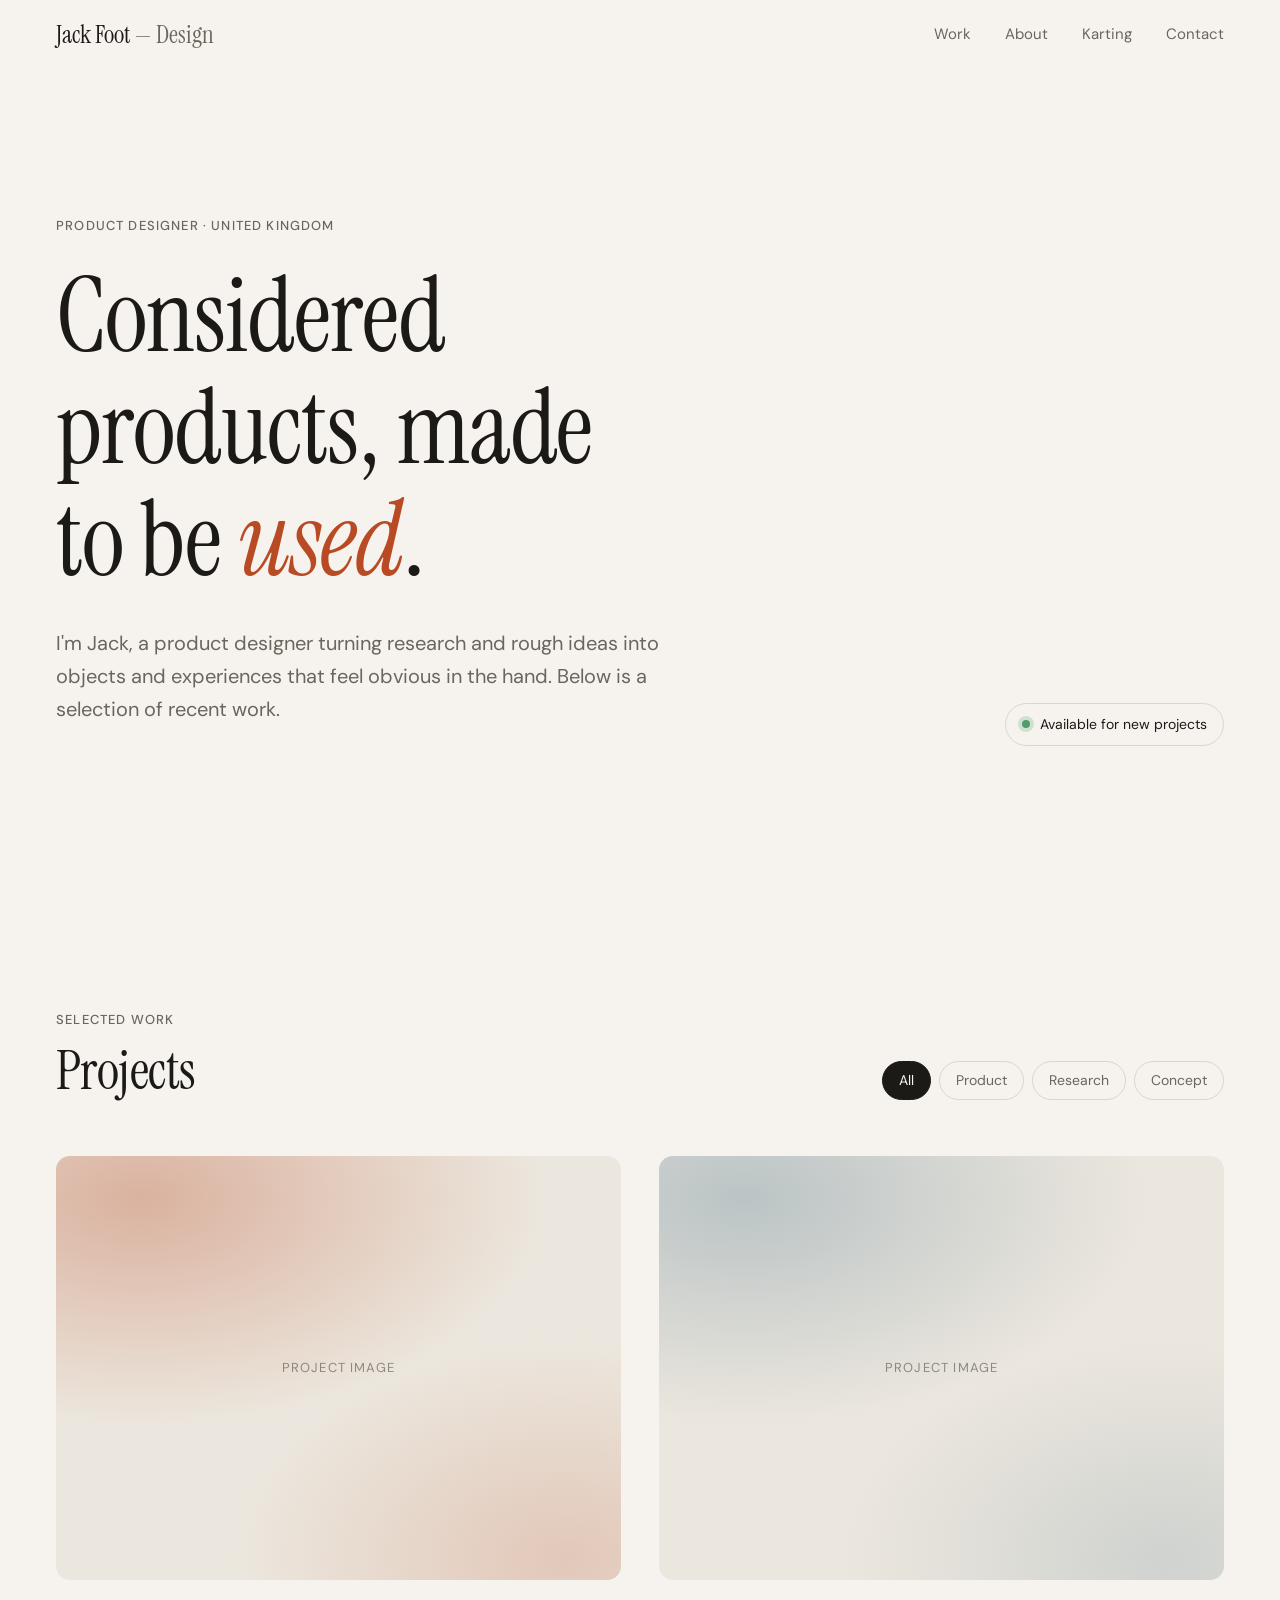
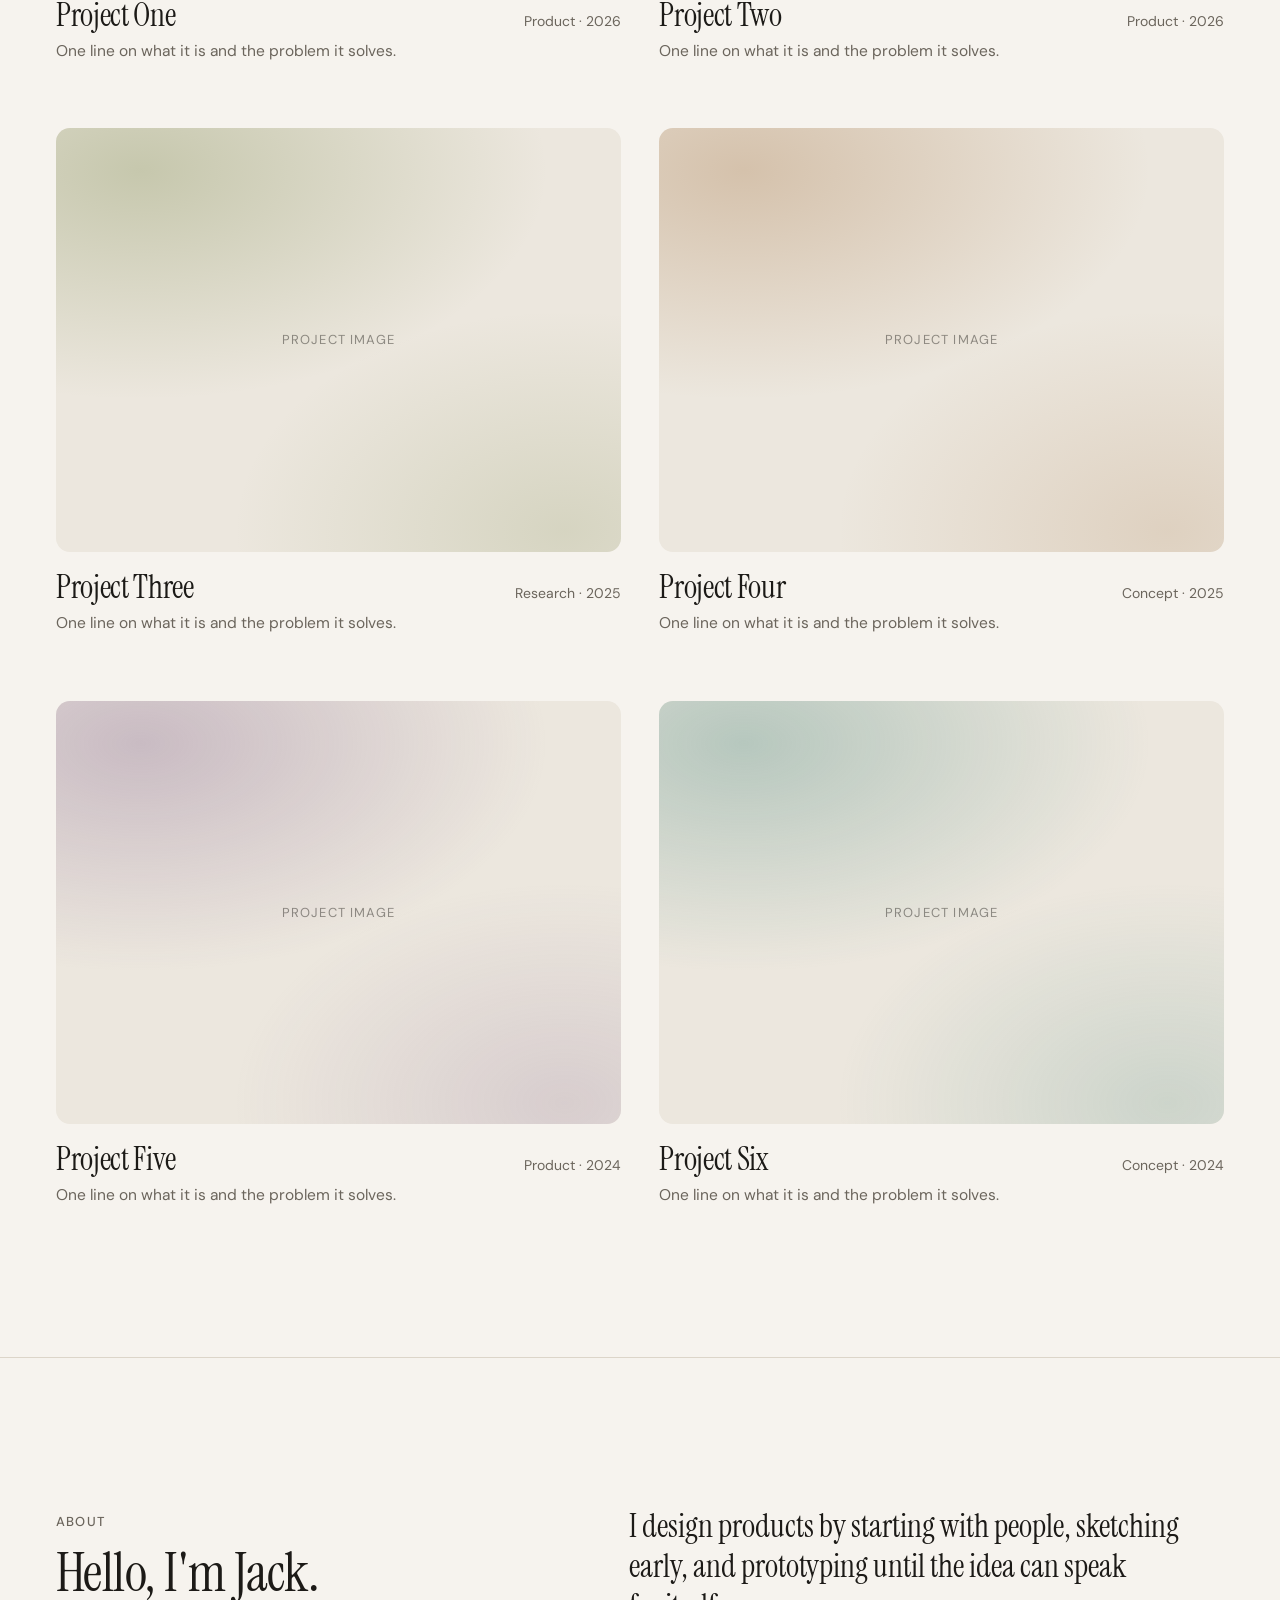
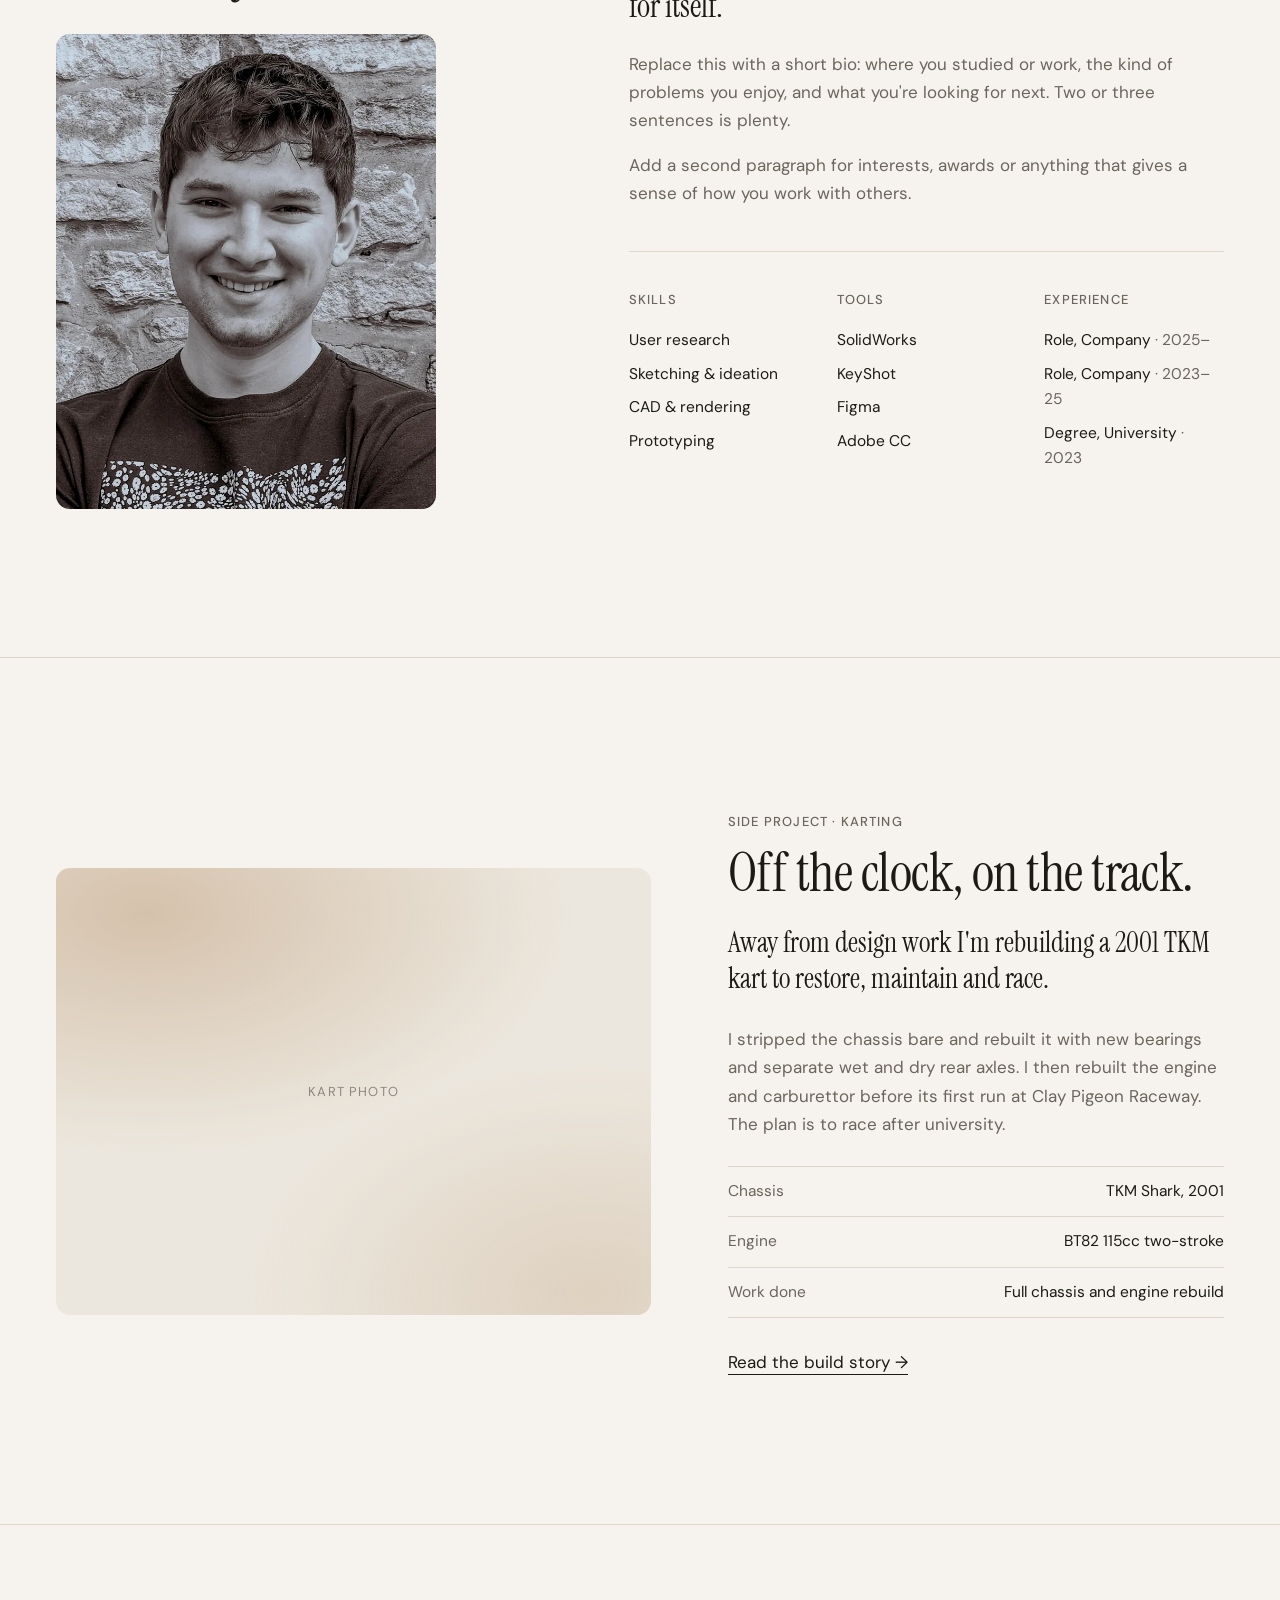
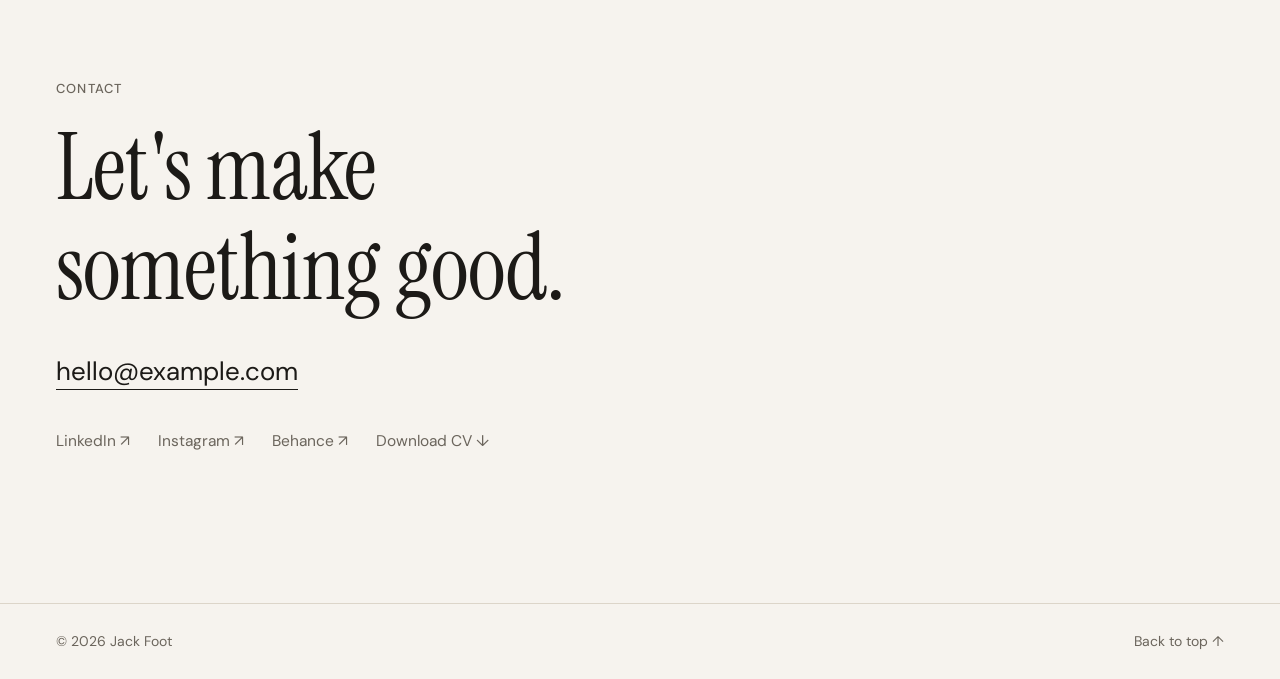
==== commit eb0b3807: "Fill karting section and page with the kart rebuild story Condensed from the LinkedIn project: chass" ====
--- a/index.html
+++ b/index.html
@@ -168,12 +168,12 @@
         <div class="reveal">
           <span class="label">Side project · Karting</span>
           <h2>Off the clock, on the track.</h2>
-          <p class="lead">Away from the studio I race and maintain a 2001 TKM Shark kart: the same loop of testing, measuring and refining, just with lap times as the feedback.</p>
-          <p>[Add a sentence or two: how you got into karting, where you race, and what you've rebuilt, designed or fabricated for the kart.]</p>
+          <p class="lead">Away from design work I'm rebuilding a 2001 TKM kart to restore, maintain and race.</p>
+          <p>I stripped the chassis bare and rebuilt it with new bearings and separate wet and dry rear axles. I then rebuilt the engine and carburettor before its first run at Clay Pigeon Raceway. The plan is to race after university.</p>
           <dl class="spec">
             <div><dt>Chassis</dt><dd>TKM Shark, 2001</dd></div>
-            <div><dt>Engine</dt><dd>BT82 two-stroke</dd></div>
-            <div><dt>Work done</dt><dd>[e.g. rebuild, setup, custom parts]</dd></div>
+            <div><dt>Engine</dt><dd>BT82 115cc two-stroke</dd></div>
+            <div><dt>Work done</dt><dd>Full chassis and engine rebuild</dd></div>
           </dl>
           <a class="link" href="projects/karting.html">Read the build story →</a>
         </div>
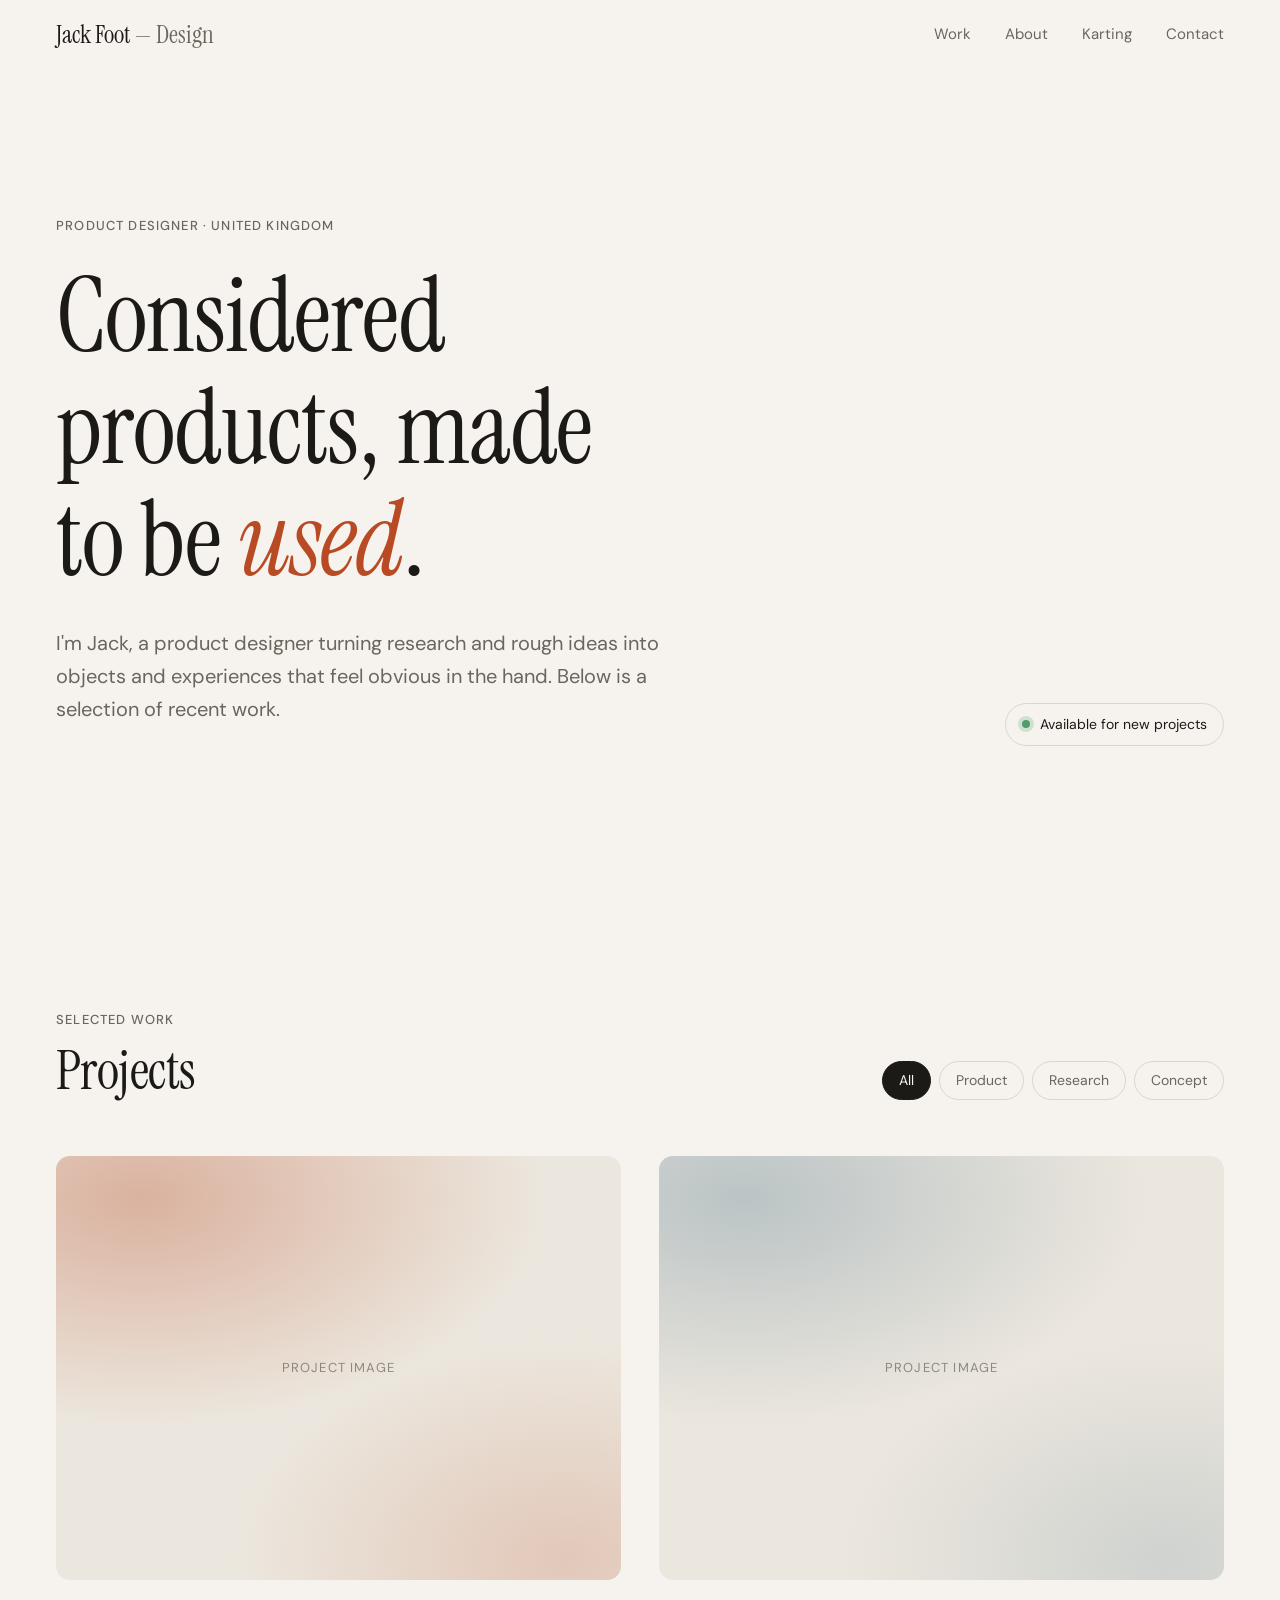
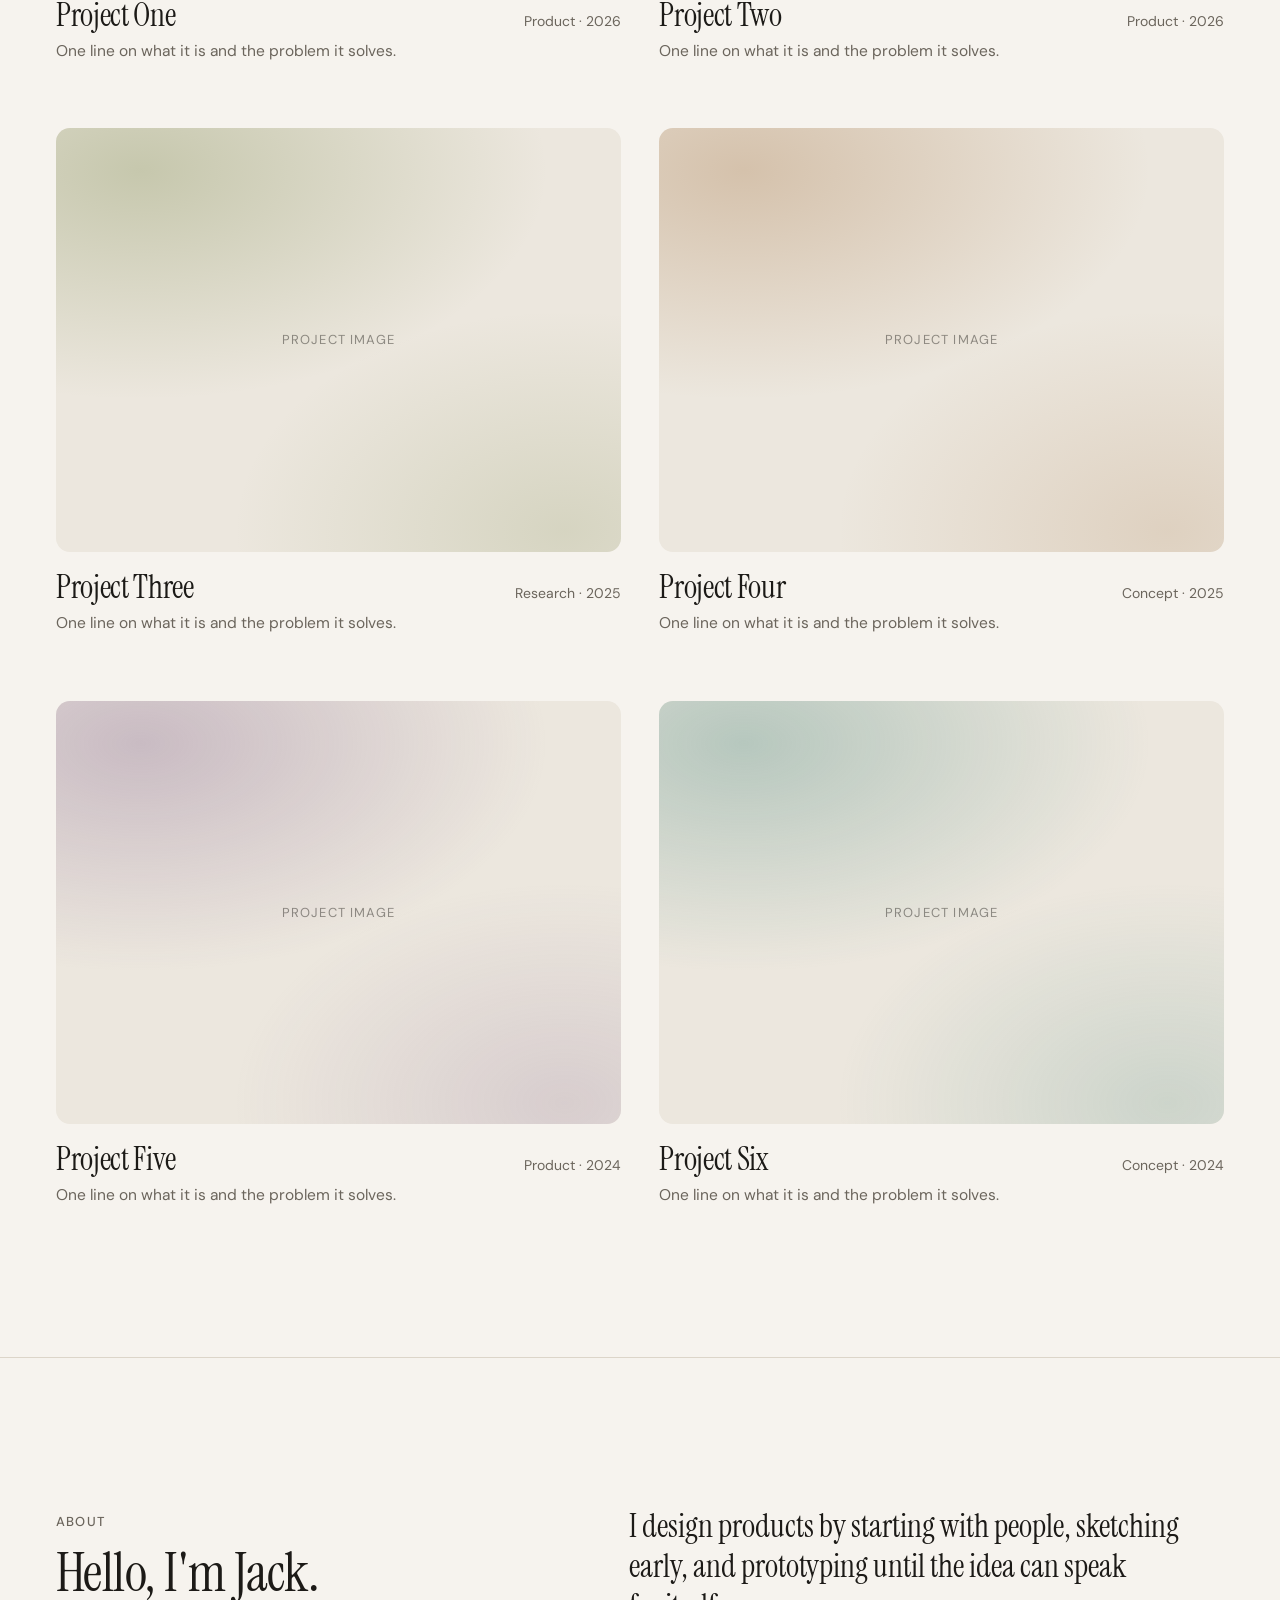
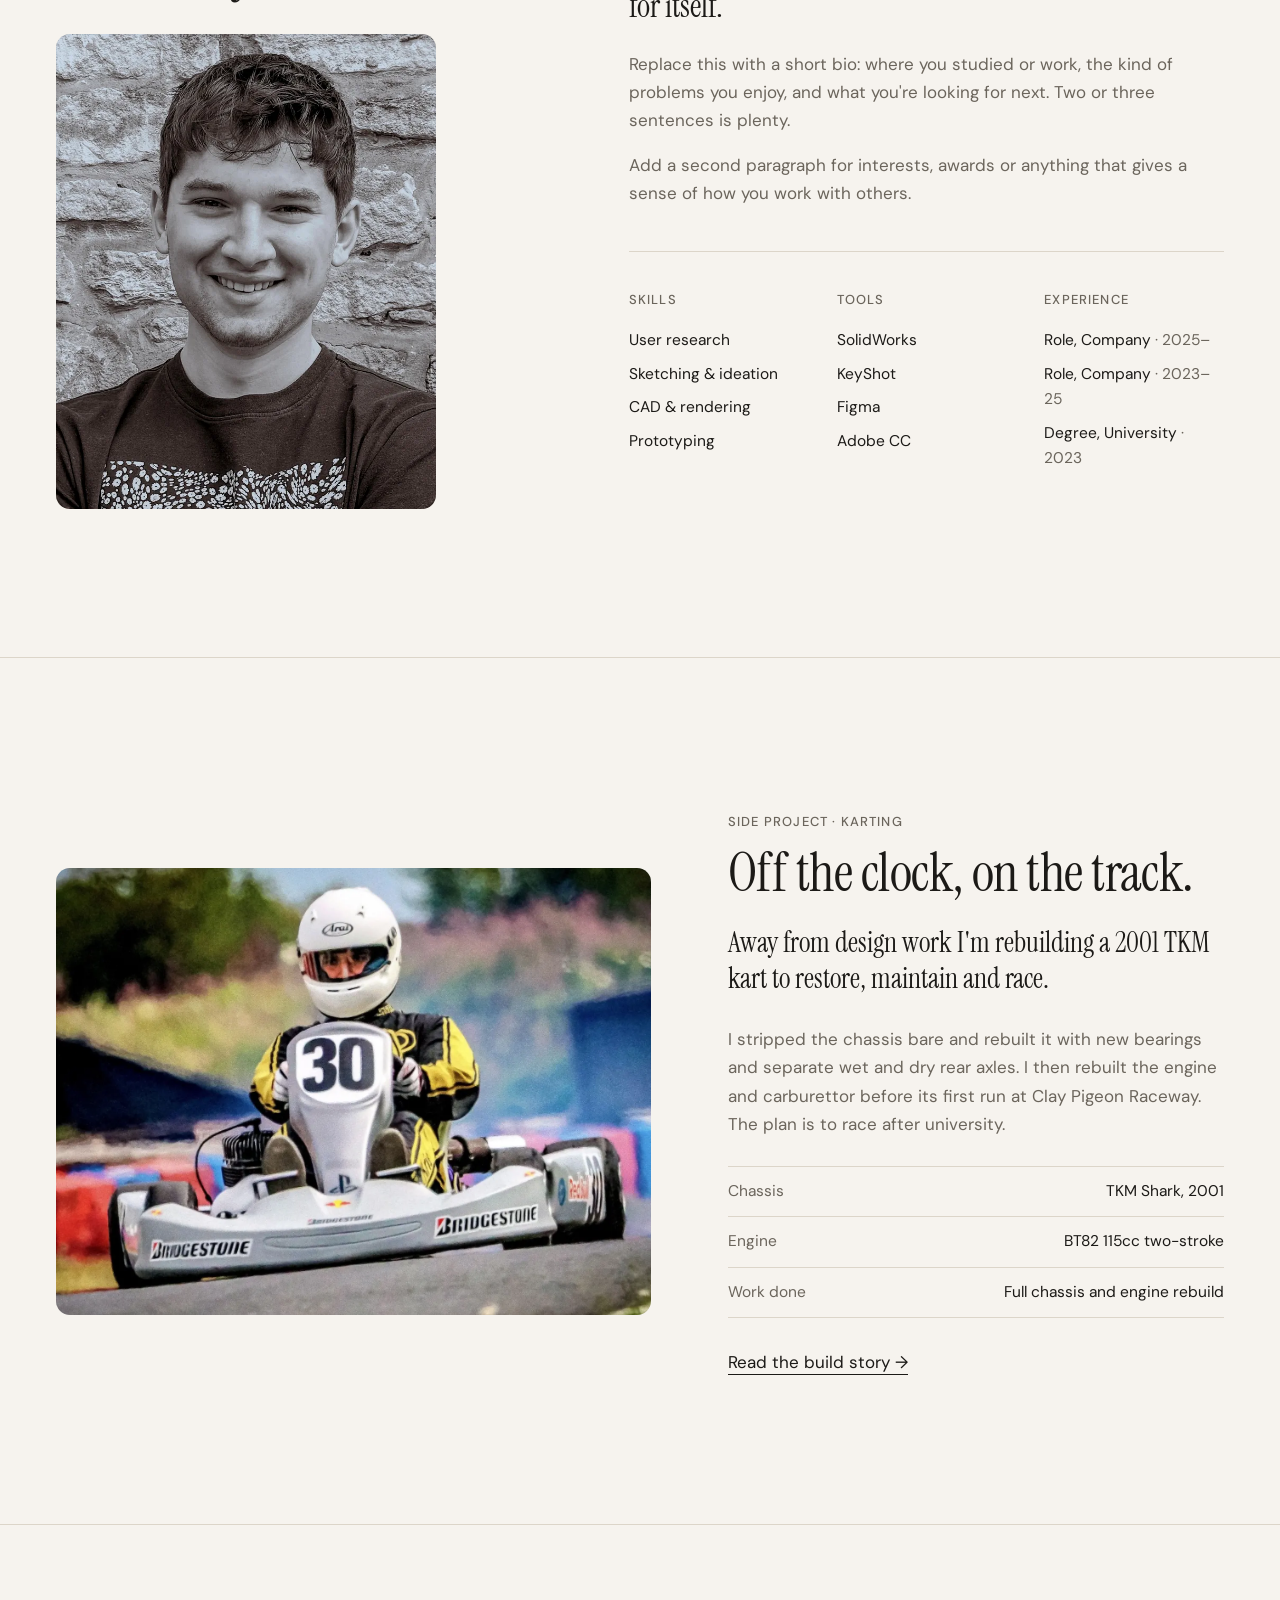
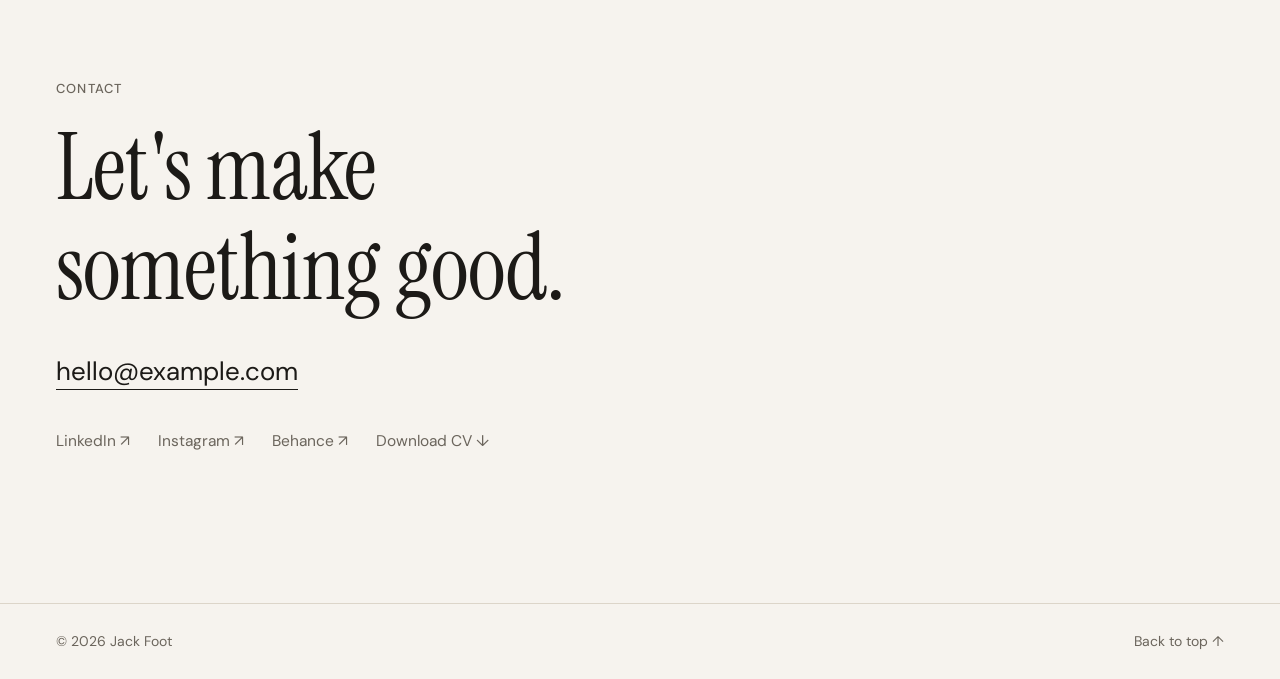
==== commit d982fb9a: "Add kart photos to the karting section and page Track shot, engine rebuild pair and test-day photo, " ====
--- a/index.html
+++ b/index.html
@@ -159,11 +159,11 @@
       </div>
     </section>
 
-    <!-- SIDE PROJECT ─ karting. Swap the placeholder for <img src="assets/img/kart.jpg" alt="…"> -->
+    <!-- SIDE PROJECT ─ karting -->
     <section class="section" id="karting">
       <div class="wrap side">
         <div class="side-media reveal">
-          <div class="ph t4">Kart photo</div>
+          <picture><source srcset="assets/img/kart-track.webp" type="image/webp"><img src="assets/img/kart-track.jpg" alt="Jack driving the number 30 TKM kart on track" width="1400" height="1400" loading="lazy" decoding="async" style="object-position: 50% 40%"></picture>
         </div>
         <div class="reveal">
           <span class="label">Side project · Karting</span>
--- a/assets/css/style.css
+++ b/assets/css/style.css
@@ -283,7 +283,8 @@
 @media (max-width: 820px) { .side { grid-template-columns: 1fr; } }
 
 .side-media { aspect-ratio: 4 / 3; border-radius: var(--radius); overflow: hidden; }
-.side-media > * { width: 100%; height: 100%; object-fit: cover; }
+.side-media > * { display: block; width: 100%; height: 100%; object-fit: cover; }
+.side-media img { width: 100%; height: 100%; object-fit: cover; }
 
 .side h2 { font-size: clamp(34px, 5vw, 54px); margin-block: 10px 22px; }
 .side .lead { font-family: var(--font-display); font-size: clamp(22px, 2.4vw, 28px); line-height: 1.3; }
@@ -326,6 +327,9 @@
 .figure { margin: 0; }
 .figure > :first-child { width: 100%; border-radius: var(--radius); aspect-ratio: 16 / 9; object-fit: cover; }
 .figure.tall > :first-child { aspect-ratio: 4 / 5; }
+.figure.hero-32 > :first-child { aspect-ratio: 3 / 2; }
+.figure picture { display: block; overflow: hidden; border-radius: var(--radius); background: var(--surface); }
+.figure picture img { width: 100%; height: 100%; object-fit: cover; }
 .figure figcaption { color: var(--muted); font-size: 14px; margin-top: 12px; }
 
 .figure-pair { display: grid; grid-template-columns: repeat(2, minmax(0, 1fr)); gap: clamp(16px, 3vw, 32px); }
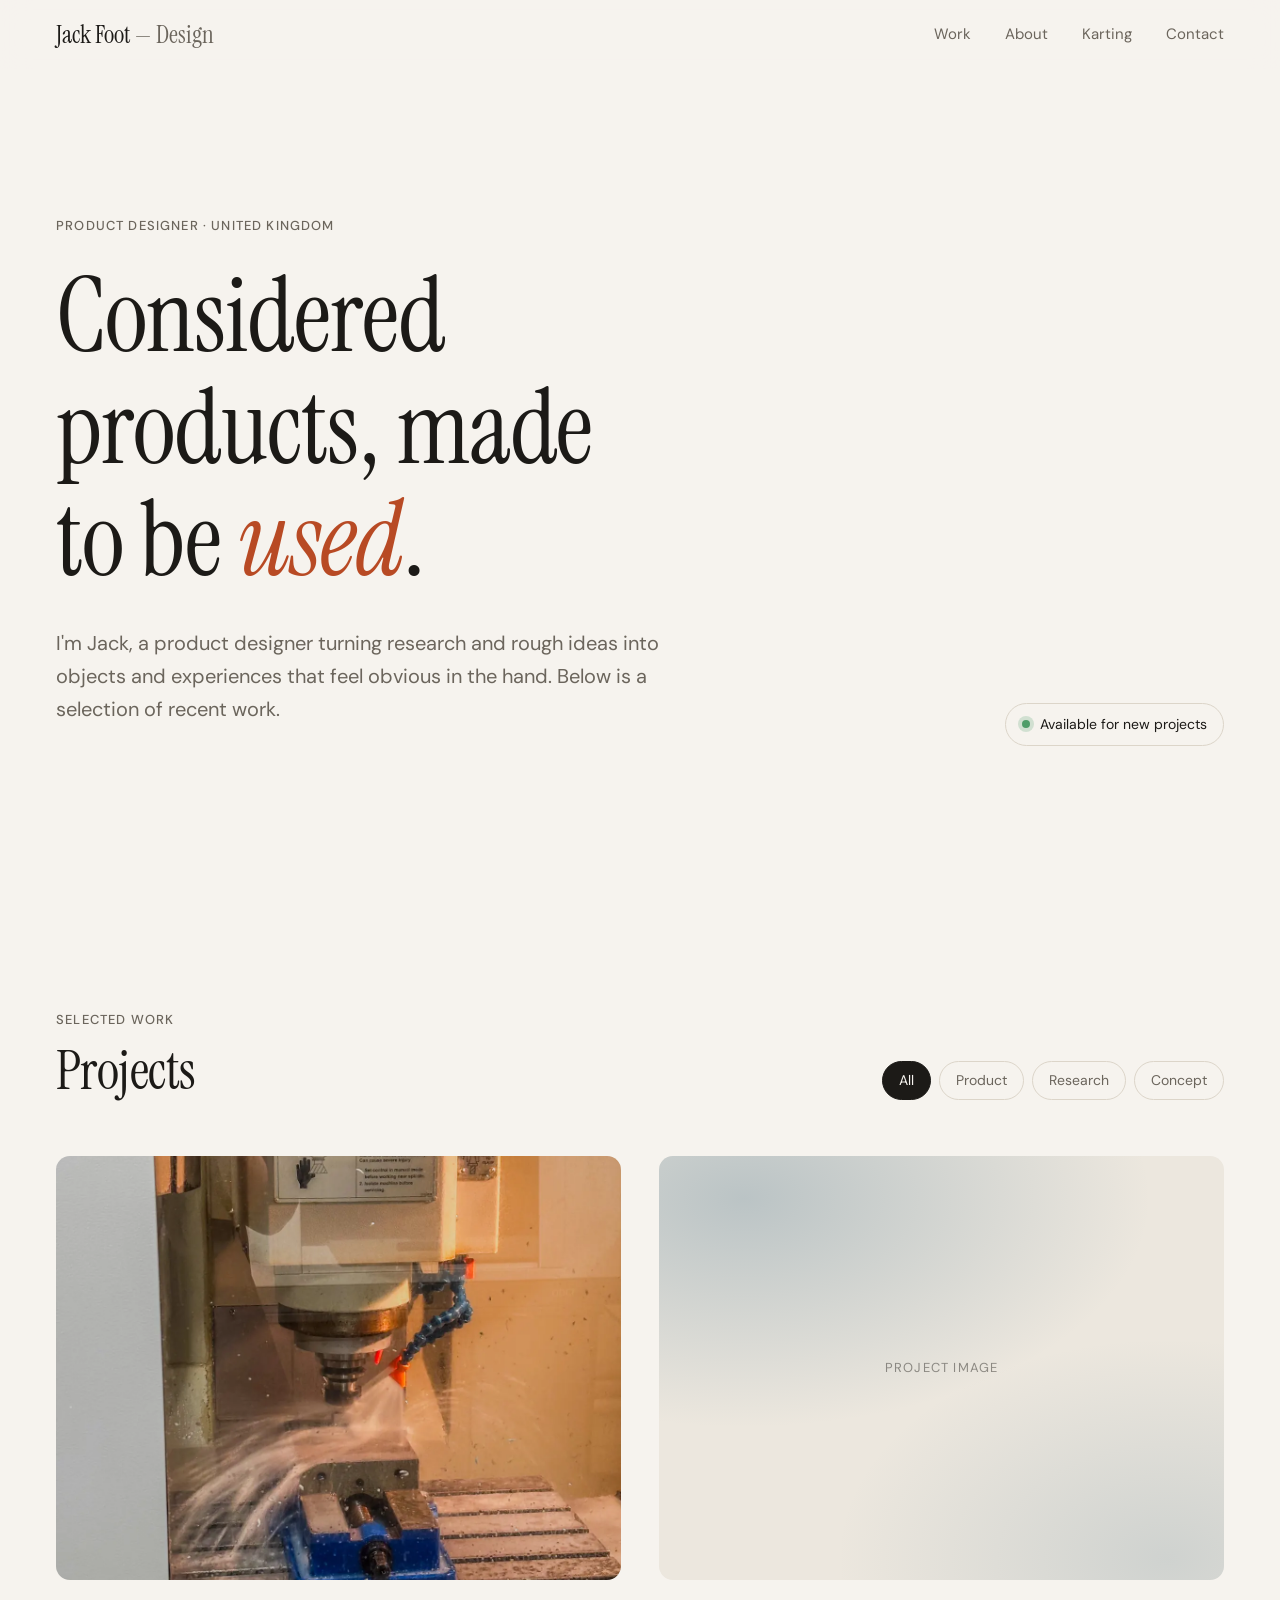
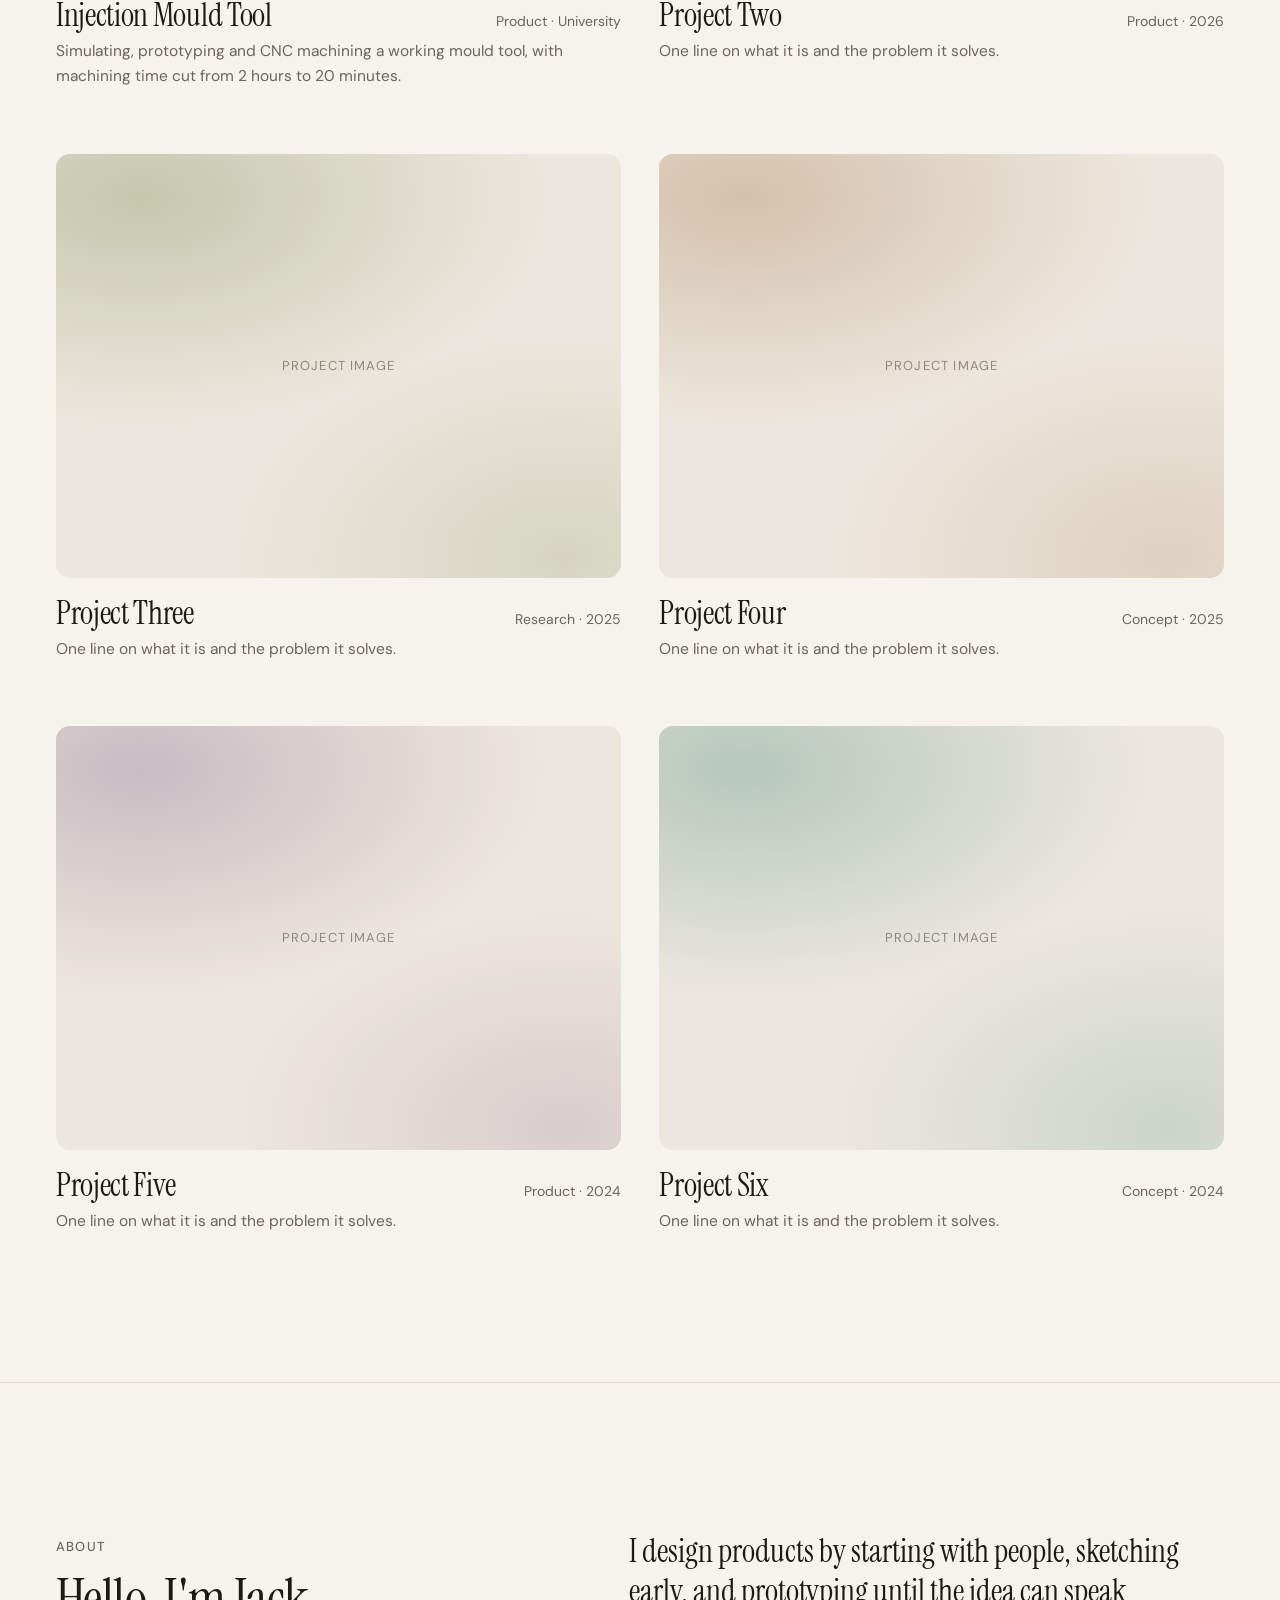
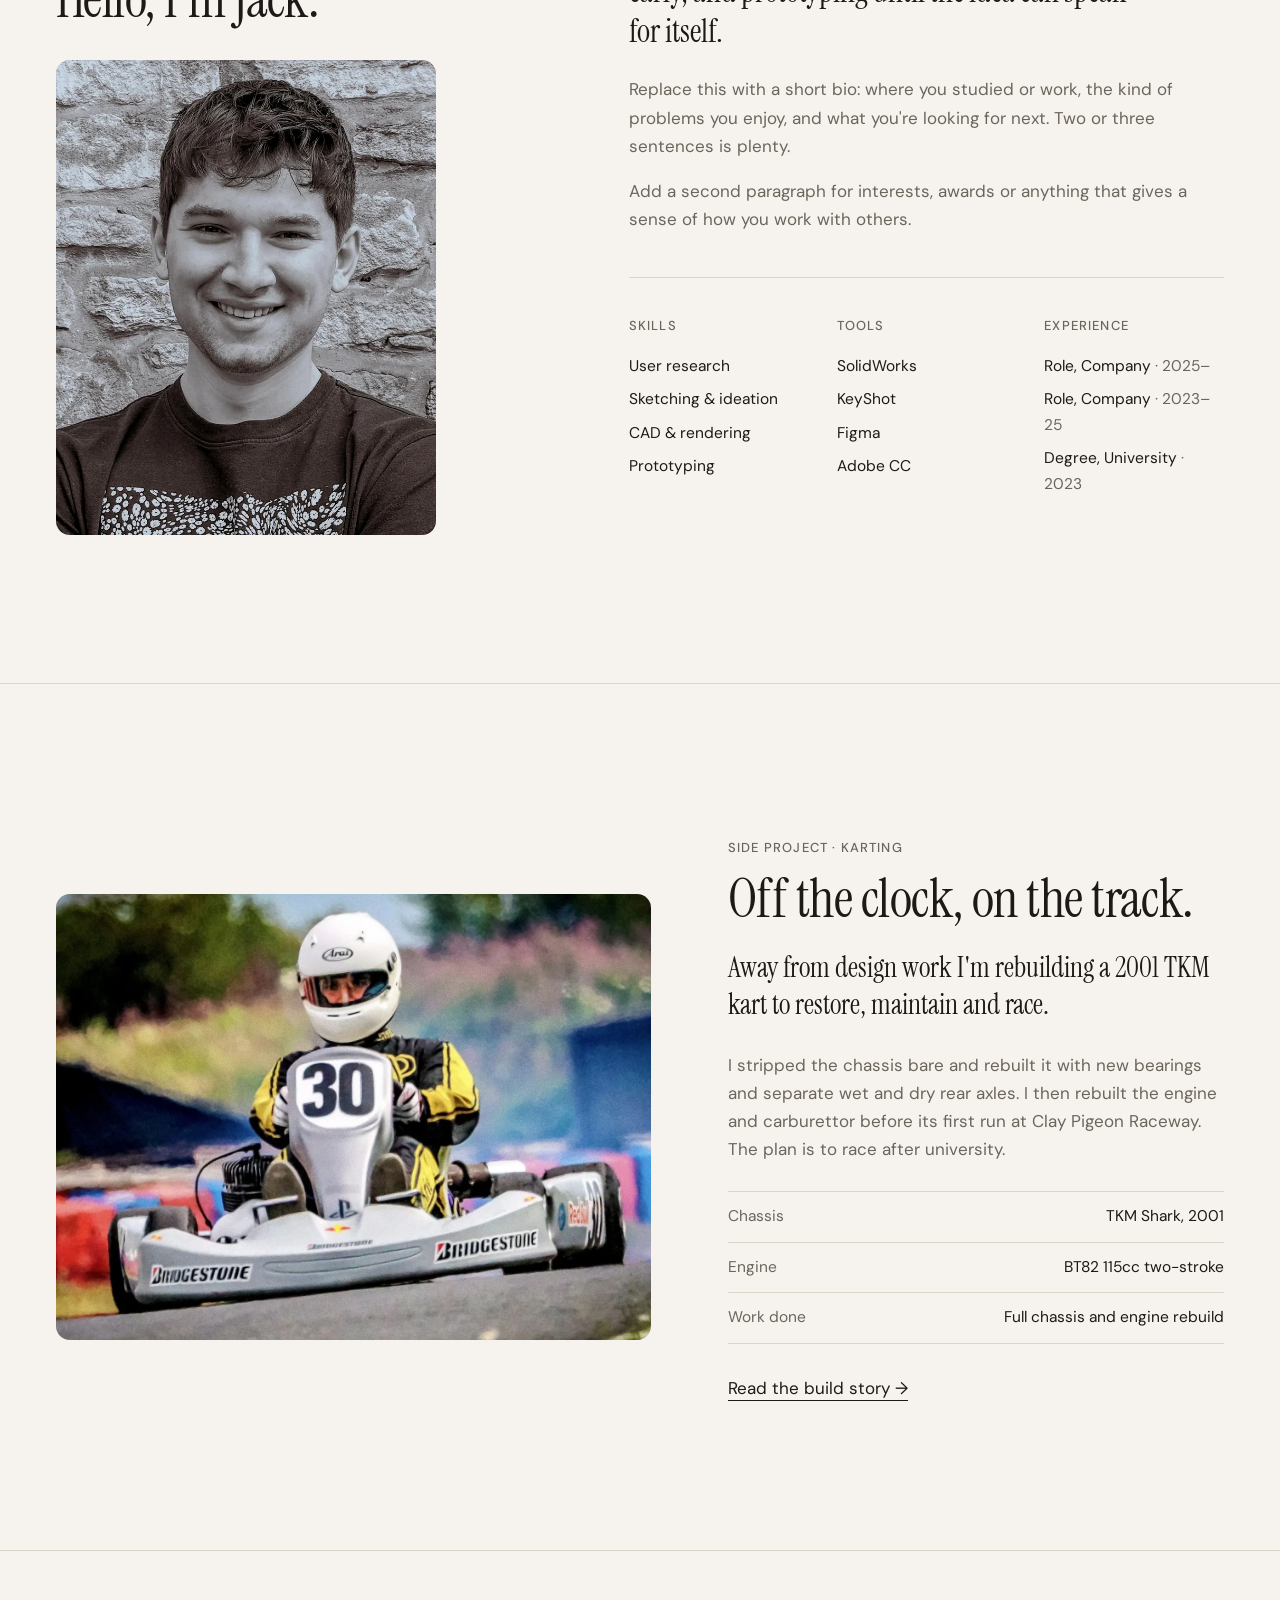
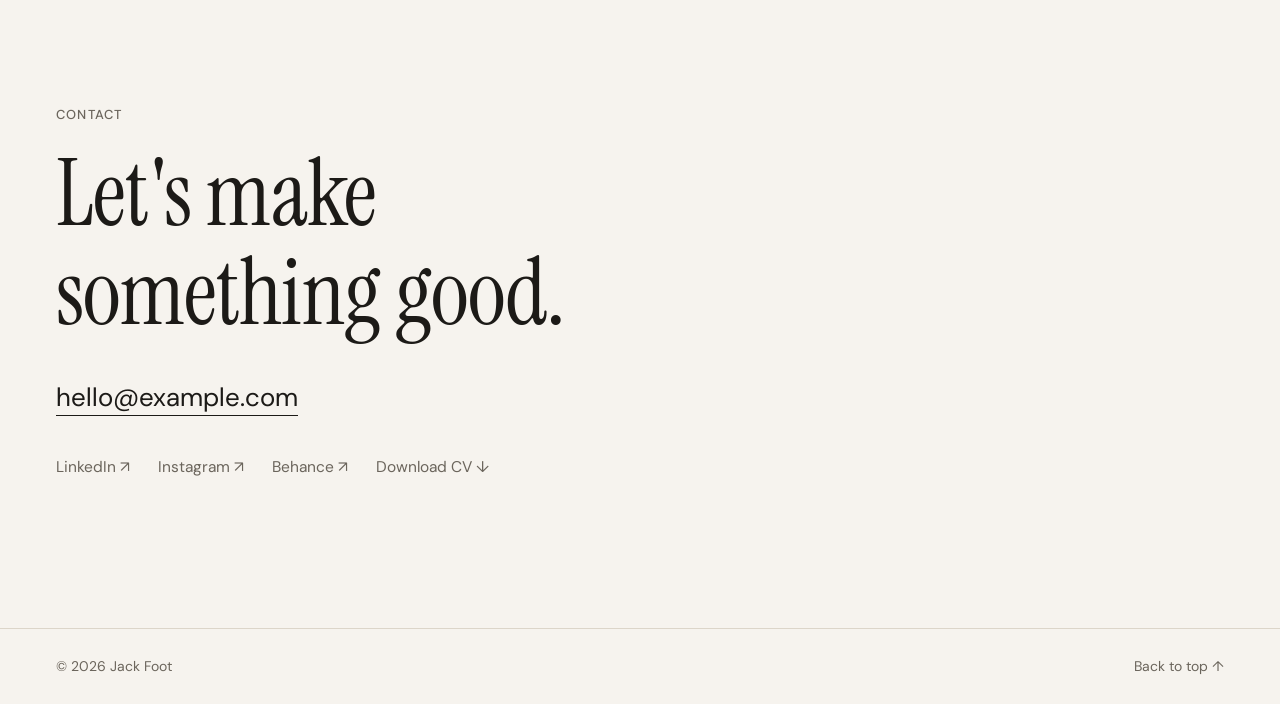
==== commit 2ce201a3: "Add injection mould tool project First real case study: flow simulation, 3D printed prototype tool, " ====
--- a/index.html
+++ b/index.html
@@ -61,10 +61,10 @@
 
         <div class="work-grid">
           <article class="card reveal" data-category="product">
-            <a href="projects/project-template.html">
-              <div class="card-media"><div class="ph">Project image</div></div>
-              <div class="card-body"><h3>Project One</h3><span class="card-meta">Product · 2026</span></div>
-              <p>One line on what it is and the problem it solves.</p>
+            <a href="projects/injection-moulding.html">
+              <div class="card-media"><picture><source srcset="assets/img/im-cnc.webp" type="image/webp"><img src="assets/img/im-cnc.jpg" alt="CNC mill cutting an aluminium mould block, with coolant spraying" width="1200" height="1200" loading="lazy" decoding="async"></picture></div>
+              <div class="card-body"><h3>Injection Mould Tool</h3><span class="card-meta">Product · University</span></div>
+              <p>Simulating, prototyping and CNC machining a working mould tool, with machining time cut from 2 hours to 20 minutes.</p>
             </a>
           </article>
 
--- a/assets/css/style.css
+++ b/assets/css/style.css
@@ -212,6 +212,8 @@
   transition: transform 0.7s cubic-bezier(0.2, 0.7, 0.2, 1);
 }
 .card a:hover .card-media > * { transform: scale(1.035); }
+.card-media picture { display: block; }
+.card-media img { width: 100%; height: 100%; object-fit: cover; }
 
 .card-body {
   display: flex;
